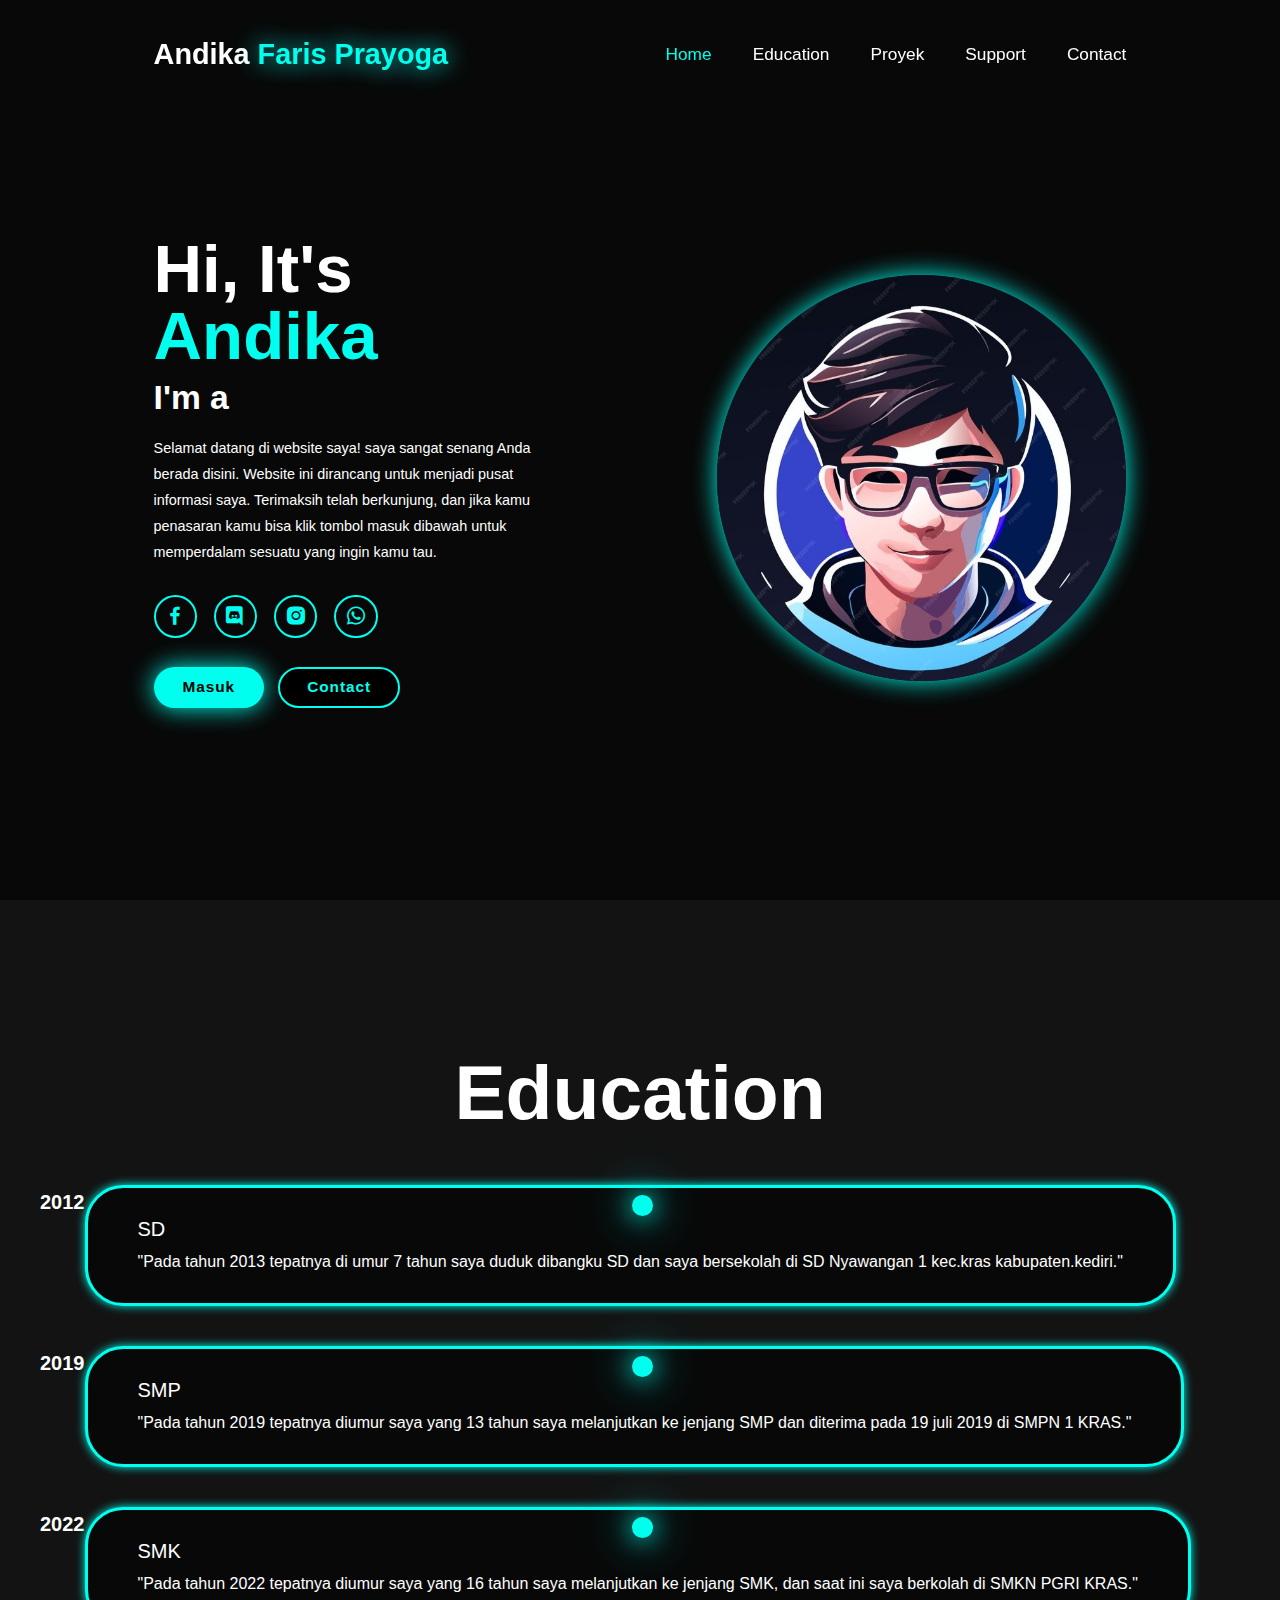
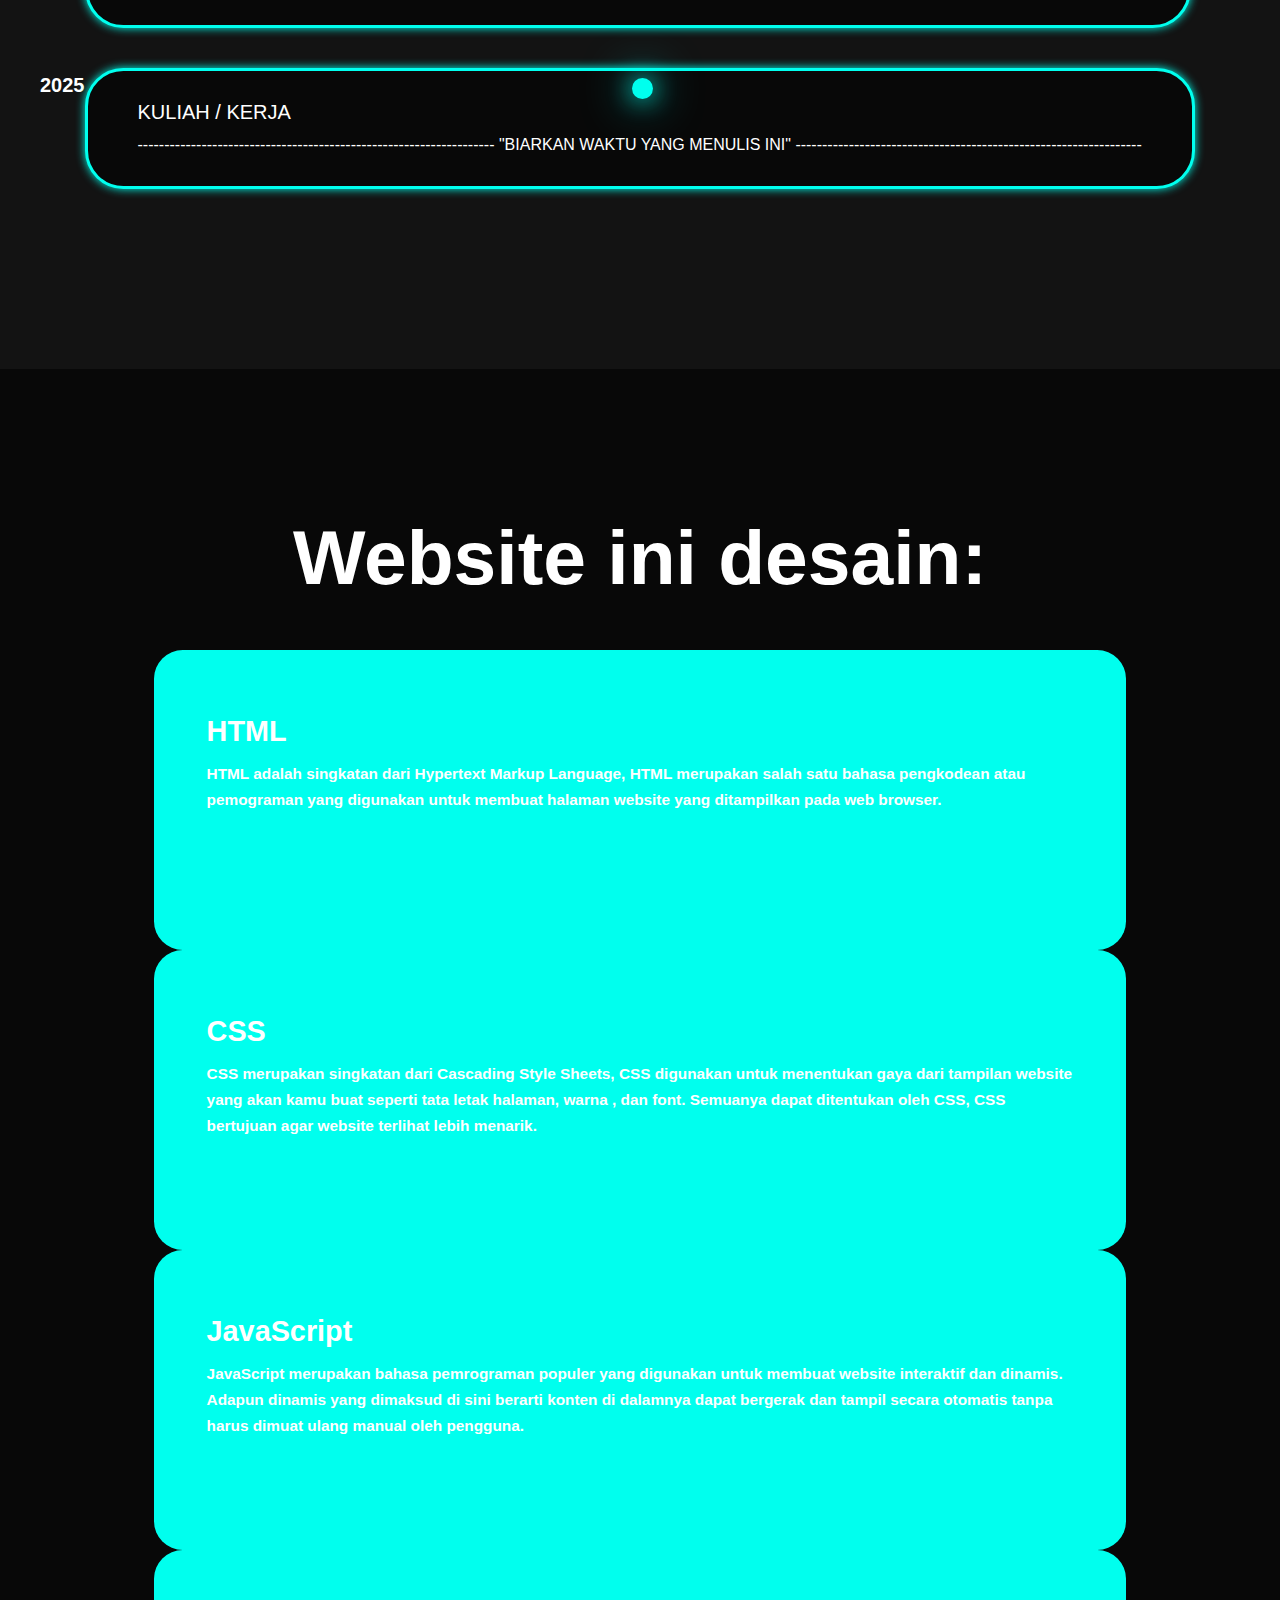
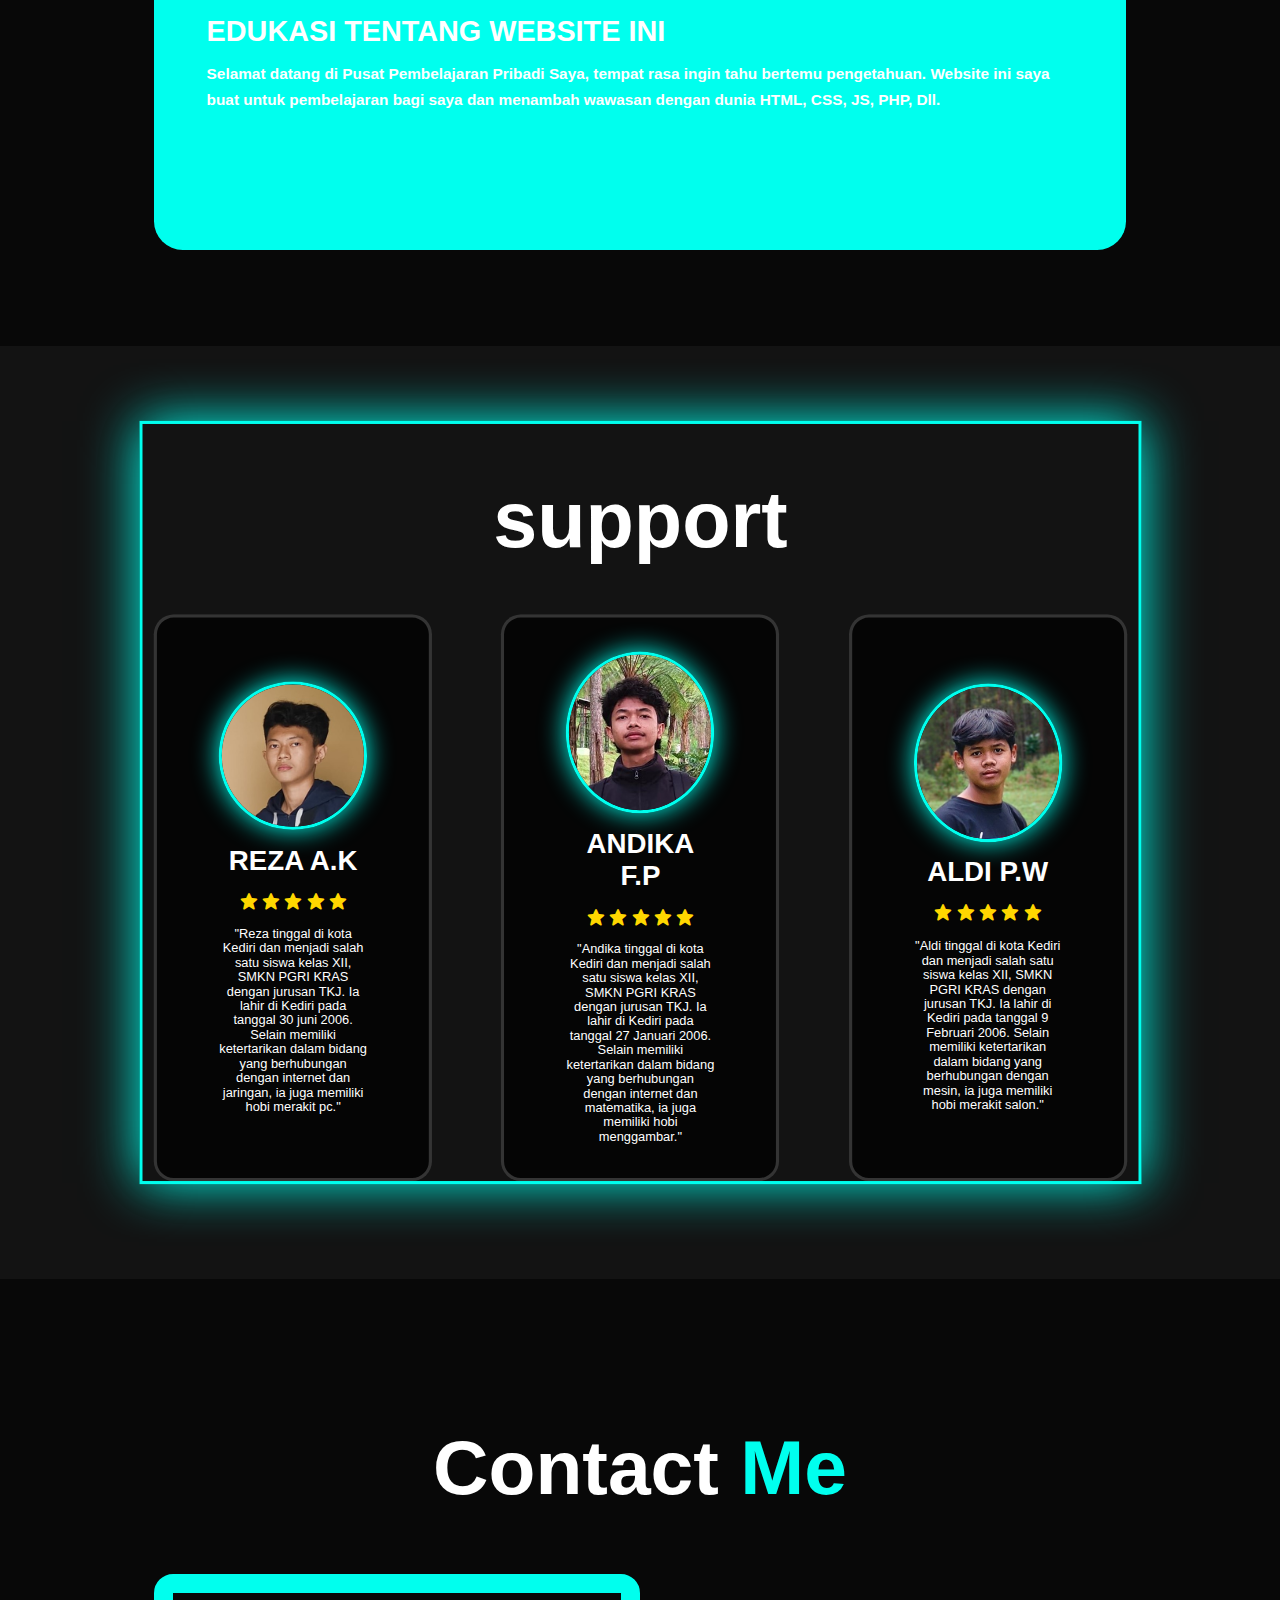
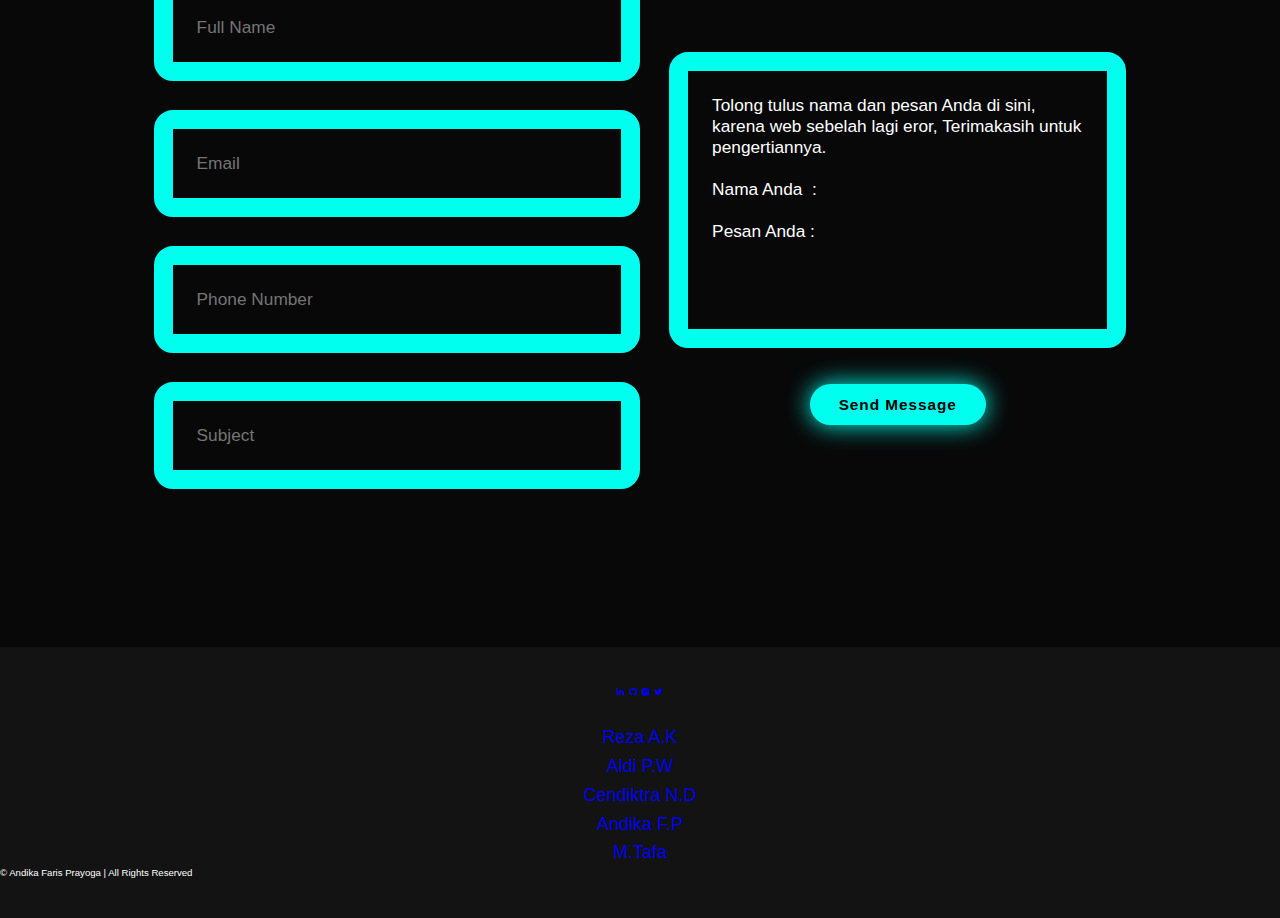
==== index.html @ d8dc9f80 "Add files via upload" ====
<!DOCTYPE html>
<html lang="en">
<head>
    <meta charset="UTF-8">
    <meta name="viewport" content="width=device-width, initial-scale=1.0">
    <title>Responsive Poerfolio Website</title>
    <link rel="stylesheet" type="text/css" href="style.css">
    <link href='https://unpkg.com/boxicons@2.1.4/css/boxicons.min.css' rel='stylesheet'>
</head>
<body>

    <header class="header">
        <a href="#home" class="logo">Andika <span>Faris Prayoga</span></a>

            <i class='bx bx-menu'id="menu-icon"></i>

            <nav class="navbar">
                <a href="#home" class="active">Home</a>
                <a href="#education">Education</a>
                <a href="#service">Proyek</a>
                <a href="#testimonials">Support</a>
                <a href="#contact">Contact</a>
            </nav>
    </header>

    <section class="home" id="home">
        <div class="home-content">
            <h1>Hi, It's <span>Andika</span></h1>
            <h3 class="text-animation">I'm a <span></span></h3>
            <p>Selamat datang di website saya! saya sangat senang Anda 
                berada disini. Website ini dirancang untuk menjadi pusat 
                informasi saya. Terimaksih telah berkunjung, dan jika kamu penasaran kamu bisa klik tombol masuk dibawah untuk memperdalam sesuatu yang ingin kamu tau.</p>
            
            <div class="social-icons">
                <a href="https://www.facebook.com/share/wh9vqbSbxwz3mGHQ/?mibextid=qi2Omg"><i class='bx bxl-facebook' ></i></a>
                <a href="#"><i class='bx bxl-discord' ></i></a>
                <a href="https://www.instagram.com/andika_060?igsh=MWV3NTJ6Nng3c2w2eg=="><i class='bx bxl-instagram-alt' ></i></a>
                <a href="https://wa.me/qr/Q5SRJWW5K22BE1"><i class='bx bxl-whatsapp' ></i></a>
            </div>

            <div class="btn-group">
            <a href="index.html 1.html" class="btn">Masuk</a>
            <a href="#contact" class="btn">Contact</a>
            </div>
        </div>
            <div class="home-img">
                <img src="image.jpg" alt="">
            </div>  
    </section>

    <section class="education" id="education">
        <h2 class="heading">Education</h2>

        <div class="timeline-items">

            <div class="timeline-items">
                <div class="timeline-dot"></div>
                    <div class="timeline-date">2012</div>
                    <div class="timeline-content">
                        <h3>SD</h3>
                        <p>"Pada tahun 2013 tepatnya di umur 7 tahun saya duduk dibangku SD dan saya bersekolah di SD Nyawangan 1 kec.kras kabupaten.kediri."</p>
                    </div>
                
            </div>

            <div class="timeline-items">
                <div class="timeline-dot"></div>
                    <div class="timeline-date">2019</div>
                    <div class="timeline-content">
                        <h3>SMP</h3>
                        <p>"Pada tahun 2019 tepatnya diumur saya yang 13 tahun saya melanjutkan ke jenjang SMP dan diterima pada 19 juli 2019 di SMPN 1 KRAS."</p>
                    </div>
                
            </div>

            <div class="timeline-items">
                <div class="timeline-dot"></div>
                    <div class="timeline-date">2022</div>
                    <div class="timeline-content">
                        <h3>SMK</h3>
                        <p>"Pada tahun 2022 tepatnya diumur saya yang 16 tahun saya melanjutkan ke jenjang SMK, dan saat ini saya berkolah di SMKN PGRI KRAS."</p>
                    </div>
                
            </div>

            <div class="timeline-items">
                <div class="timeline-dot"></div>
                    <div class="timeline-date">2025</div>
                    <div class="timeline-content">
                        <h3>KULIAH / KERJA</h3>
                        <p>------------------------------------------------------------------- "BIARKAN WAKTU YANG MENULIS INI" -----------------------------------------------------------------</p>
                    </div>
                
            </div>
        </div>
    </section>

    <section class="Service" id="service">
        <h2 class="heading">Website ini desain:</h2>

        <div class="service-container">
            <div class="service-box">
                <div class="service-info">
                    <h4>HTML</h4>
                    <p>HTML adalah singkatan dari Hypertext Markup Language, HTML merupakan salah satu bahasa pengkodean atau pemograman yang digunakan untuk membuat halaman website yang ditampilkan pada web browser.</p>
                </div>
            </div>

            <div class="service-box">
                <div class="service-info">
                    <h4>CSS</h4>
                    <p>CSS merupakan singkatan dari Cascading Style Sheets, CSS digunakan untuk menentukan gaya dari tampilan website yang akan kamu buat seperti tata letak halaman, warna , dan font. Semuanya dapat ditentukan oleh CSS, CSS bertujuan agar website terlihat lebih menarik.</p>
                </div>
            </div>

            <div class="service-box">
                <div class="service-info">
                    <h4>JavaScript</h4>
                    <p>JavaScript merupakan bahasa pemrograman populer yang digunakan untuk membuat website interaktif dan dinamis. Adapun dinamis yang dimaksud di sini berarti konten di dalamnya dapat bergerak dan tampil secara otomatis tanpa harus dimuat ulang manual oleh pengguna.</p>
                </div>
            </div>

            <div class="service-box">
                <div class="service-info">
                    <h4>EDUKASI TENTANG WEBSITE INI</h4>
                    <p>Selamat datang di Pusat Pembelajaran Pribadi Saya,
                        tempat rasa ingin tahu bertemu pengetahuan.
                        Website ini saya buat untuk pembelajaran bagi saya dan menambah
                        wawasan dengan dunia HTML, CSS, JS, PHP, Dll.</p>
                </div>
            </div>
        </div>
    </section>

    <section class="testimonials" id="testimonials">
        <div class="testimonials-box">
            <h2 class="heading">support</h2>

            <div class="wrapper">
                <div class="testimonials-item">
                    <img src="1.jpg" alt="">
                    <h2>REZA A.K</h2>
                    <div class="rating">
                        <i class='bx bxs-star' id="star"></i>
                        <i class='bx bxs-star' id="star"></i>
                        <i class='bx bxs-star' id="star"></i>
                        <i class='bx bxs-star' id="star"></i>
                        <i class='bx bxs-star' id="star"></i>
                    </div>
                    <p>"Reza tinggal di kota Kediri dan menjadi salah satu siswa kelas XII, SMKN PGRI KRAS dengan jurusan TKJ. Ia lahir di Kediri pada tanggal 30 juni 2006. Selain memiliki ketertarikan dalam bidang yang berhubungan dengan internet dan jaringan, ia juga memiliki hobi merakit pc."</p>
                </div>

                <div class="testimonials-item">
                    <img src="2.jpg" alt="">
                    <h2>ANDIKA F.P</h2>
                    <div class="rating">
                        <i class='bx bxs-star' id="star"></i>
                        <i class='bx bxs-star' id="star"></i>
                        <i class='bx bxs-star' id="star"></i>
                        <i class='bx bxs-star' id="star"></i>
                        <i class='bx bxs-star' id="star"></i>
                    </div>
                    <p>"Andika tinggal di kota Kediri dan menjadi salah satu siswa kelas XII, SMKN PGRI KRAS dengan jurusan TKJ. Ia lahir di Kediri pada tanggal 27 Januari 2006. Selain memiliki ketertarikan dalam bidang yang berhubungan dengan internet dan matematika, ia juga memiliki hobi menggambar."</p>
                </div>

                <div class="testimonials-item">
                    <img src="3.jpg" alt="">
                    <h2>ALDI P.W</h2>
                    <div class="rating">
                        <i class='bx bxs-star' id="star"></i>
                        <i class='bx bxs-star' id="star"></i>
                        <i class='bx bxs-star' id="star"></i>
                        <i class='bx bxs-star' id="star"></i>
                        <i class='bx bxs-star' id="star"></i>
                    </div>
                    <p>"Aldi tinggal di kota Kediri dan menjadi salah satu siswa kelas XII, SMKN PGRI KRAS dengan jurusan TKJ. Ia lahir di Kediri pada tanggal 9 Februari 2006. Selain memiliki ketertarikan dalam bidang yang berhubungan dengan mesin, ia juga memiliki hobi merakit salon."</p>
                </div>
            </div>
        </div>
    </section>

    <section class="contact" id="contact">
        <h2 class="heading">Contact <span>Me</span></h2>

    
        <form action="https://api.web3forms.com/submit" method="POST">
        
            <div class="input-group-1">
            
                <input type="hidden" name="access_key" value="fabced40-fc9d-4fbf-8343-f13202a123ac">
                <div class="input-box">    
                <input type="text" placeholder="Full Name">
                <input type="email" placeholder="Email">
               </div>
               <div class="input-box">
                <input type="text" placeholder="Phone Number">
                <input type="text" placeholder="Subject">
               </div>
            </div>
    
       

             <div class="input-group-2">
              <textarea name="contact" id="input-group-1"cols="30" rows="10" placeholder="Your Message">Tolong tulus nama dan pesan Anda di sini, karena web sebelah lagi eror, Terimakasih untuk pengertiannya.

Nama Anda  :

Pesan Anda :
              </textarea>
              <input type="submit" value="Send Message" class="btn">
            </div>
        </form>
    </section>

    <footer class="footer">
        <div class="social">
                <a href="#"><i class='bx bxl-linkedin' ></i></a>
                <a href="#"><i class='bx bxl-github' ></i></a>
                <a href="#"><i class='bx bxl-instagram-alt' ></i></a>
                <a href="#"><i class='bx bxl-twitter' ></i></a>
        </div>

        <ul class="list">
            <li>
                <a href="https://www.instagram.com/e.zza__?igsh=MWswMnVnOGF5cXhsNA==">Reza A.K</a>
            </li>

            <li>
                <a href="https://www.instagram.com/pncwz_?igsh=MTJiNHY4bm9lNXRsbg==">Aldi P.W</a>
            </li>

            <li>
                <a href="https://www.instagram.com/didanarki?igsh=MTYwMjk4bWdvdWthaw==">Cendiktra N.D</a>
            </li>

            <li>
                <a href="https://www.instagram.com/andika_060?igsh=MWV3NTJ6Nng3c2w2eg==">Andika F.P</a>
            </li>
            
            <li>
                <a href="https://www.instagram.com/altafa1123?igsh=MXZwaTQ4eXFlM2Ftcw==">M.Tafa</a>
            </li>
        </ul>
        <p class="copyright">
            © Andika Faris Prayoga | All Rights Reserved
        </p>
    </footer>

    <script src="script.js"></script>
</body>
</html>
---- style.css ----
* {
    margin: 0;
    padding: 0;
    box-sizing: border-box;
    text-decoration: none;
    border: none;
    outline: none;
    scroll-behavior: smooth;
    font-family: "Poppins", sans-serif;
}
:root {
    --bg-color: #080808;
    --second-bg-color: #131313;
    --text-color: white;
    --main-color: #00ffee;
}

html{
    font-size: 60%;
    overflow-x: hidden;
}
body{
    background: var(--bg-color);
    color: var(--text-color);
}
.header{
    position: fixed;
    top: 0;
    left: 0;
    width: 100%;
    padding: 4rem 12% 4rem;
    background: rgb(0, 0, 0,);
    backdrop-filter: blur(10px);
    display: flex;
    justify-content: space-between;
    align-items: center;
    z-index: 5;
}
.logo{
    font-size: 3rem;
    color: var(--text-color);
    font-weight: 800;
    cursor: pointer;
    transition: 0.3s ease;
}
.logo:hover{
    transform: scale(1.1);
}
.logo span{
    text-shadow: 0 0 25px var(--main-color);
}
.navbar a{
    font-size: 1.8rem;
    color: var(--text-color);
    margin-left: 4rem;
    font-weight: 500;
    transition: 0.3s ease;
    border-bottom: 3px solid transparent;
}
.navbar a:hover,
.navbar a.active{
    color: var(--main-color);
    border-bottom: 3px solid var(--main-menu);
}
#menu-icon{
    font-size: 3.6rem;
    color: var(--main-color);
    display: none;
}

section{
    min-height: 100vh;
    padding: 10rem 12% 10rem;
}
.home{
    display: flex;
    align-items: center;
    justify-content: center;
    gap: 15rem;
}
.home-content{
    display: flex;
    flex-direction: column;
    align-items: baseline;
    text-align: left;
    justify-content: center;
    margin-top: 3rem;
}
span{
    color: var(--main-color);
}
.logo span{
    color:var(--main-color);
}
.home-content h3{
    margin-bottom: 2rem;
    margin-top: 1rem;
    font-size: 3.5rem;
}
.home-content h1{
    font-size: 7rem;
    font-weight: 700;
    margin-top: 1.5rem;
    line-height: 1;
}
.home-img{
    border-radius: 50%;
}
.home-img img{
    position: relative;
    top: 3rem;
    width: 32vw;
    border-radius: 50%;
    box-shadow: 0 0 25px var(--main-color);
    cursor: pointer;
    transition: 0.4s ease-in-out;
}
.home-img img:hover{
    box-shadow: 0 0 25px var(--main-color),
                0 0 50px var(--main-color),
                0 0 100px var(--main-color);
}
.home-content p{
    font-size: 1.5rem;
    font-weight: 500;
    line-height: 1.8;
    max-width: 1000px;
}
.social-icons a{
    display: inline-flex;
    justify-content: center;
    align-items: center;
    width: 4.5rem;
    height: 4.5rem;
    background: transparent;
    border: 2px solid var(--main-color);
    font-size: 2.5rem;
    border-radius: 50%;
    color: var(--main-color);
    margin: 3rem 1.5rem 3rem 0;
    transition: 0.3s ease-in-out;
}
.social-icons a:hover{
    color: var(--text-color);
    transform: scale(1.3)translateY(-5px);
    box-shadow: 0 0 25px var(--main-color);
    background-color: var(--main-color);
}
.btn{
    display: inline-block;
    padding: 1rem 2.8rem;
    background: var(--main-color);
    box-shadow: 0 0 25px var(--main-color);
    border-radius: 4rem;
    font-size: 1.6rem;
    color: black;
    border: 2px solid transparent;
    letter-spacing: 0.1rem;
    font-weight: 600;
    transition: 0.3s ease-in-out;
    cursor: pointer;
}
.btn:hover{
    transform: scale(1.05);
    box-shadow: 0 0 50px var(--main-color);
}
.btn-group{
    display: flex;
    align-items: center;
    gap: 1.5rem;
}
.btn-group a:nth-of-type(2){
    background-color: black;
    color: var(--main-color);
    border: 2px solid var(--main-color);
    box-shadow: 0 0 25px transparent;
}
.btn-group a:nth-of-type(2):hover{
    box-shadow: 0 0 25px var(--main-color);
    background-color: var(--main-color);
    color: black;
}
.text-animation{
    font-size: 34px;
    font-weight: 600;
    min-width: 280px;
}
.text-animation span{
    position: relative;
}
.text-animation span::before{
    content: "Web Developer";
    color: var(--main-color);
    animation: words 20s infinite;
}
.text-animation span::after{
    content: "";
    background-color: var(--bg-color);
    position: absolute;
    width: calc(100% + 8px);
    height: 100%;
    border-left: 3px solid var(--bg-color);
    right: -8px;
    animation: cursor 0.6s infinite, typing 20s steps(14) infinite;
}
@keyframes cursor{
    to{
        border-left: 2px solid var(--main-color);
    }
}
@keyframes words{
    0%,
    20%{
        content: "Siswa SMK";
    }
    21%,
    40%{
        content:"Jurusan TKJ";
    }
    41%,
    60%{
        content: "Desainer Grafis"
    }
    61%,
    80%{
        content: "Neophilia";
    }
    81%,
    100%{
        content: "Wirausahawan";
    }
}
@keyframes typing{
    10%,
    15%,
    30%,
    35%,
    50%,
    55%,
    70%,
    75%,
    90%,
    95%{
        width: 0;
    }
    5%,
    20%,
    25%,
    40%,
    45%,
    60%,
    65%,
    80%,
    85%{
        width: calc(100% + 8px)
    }
}
.heading{
    font-size: 8rem;
    text-align: center;
    margin: 5rem 0;
}
.education{
    padding: 100px 15px;
    background: var(--second-bg-color);
}
.education h2{
    margin-bottom: 5rem;
}
.timeline-items{
    max-width: 1200px;
    margin: auto;
    display: flex;
    flex-wrap: wrap;
    position: relative;
}
.timeline-items::before{
    content: "";
    position: absolute;
    width: 5px;
    height: 0%;
    background-color: var(--main-color);
    left: calc(50% - 1px);
}
.timeline-items{
    margin-bottom: 40px;
    width: 100%;
    position: relative;
}
.timeline-item:last-child{
    margin-bottom: 0;
}
.timeline-item:nth-child(odd){
    padding-right: calc(50% + 30px);
    text-align: right;
}
.timeline-item:nth-child(even){
    padding-left: calc(50% + 30px);
}
.timeline-dot{
    height: 21px;
    width: 21px;
    background-color: var(--main-color);
    box-shadow: 0 0 25px var(--main-color),
                0 0 50px var(--main-color);
                position: absolute;
                left: calc(50% - 8px);
                border-radius: 50%;
                top: 10px;
}
.timeline-date{
    font-size: 20px;
    font-weight: 800;
    color: white;
    margin: 6px 0 15px;
}
.timeline-content{
    background-color: var(--bg-color);
    border: 3px solid var(--main-color);
    padding: 30px 50px;
    border-radius: 4rem;
    box-shadow: 0 0 10px var(--main-color);
    cursor: pointer;
    transition: 0.3s ease-in-out;
}
.timeline-content:hover{
    transform: scale(1.05);
    box-shadow: 0 0 25px var(--main-color);
}
.timeline-content h3{
    font-size: 20px;
    color: white;
    margin: 0 0 10px;
    font-weight: 500;
}
.timeline-content p{
    color: white;
    font-size: 16px;
    font-weight: 300;
    line-height: 22px;
}

::-webkit-scrollbar{
    width: 15px;
}
::-webkit-scrollbar-thumb{
    background-color: var(--main-color);
}
::-webkit-scrollbar-track{
    background-color: var(--bg-color);
    width: 50px;
}
.services{
    background: var(--bg-color);
    color: black;
}
.services h2{
    margin-bottom: 5rem;
    color: white;
}
.services-container{
    display: grid;
    grid-template-columns: repeat(2,1fr);
    align-items: center;
    gap: 2.5rem;
}
.service-box{
    background-color: var(--main-color);
    height: 300px;
    border-radius: 3rem;
    border: 5px solid transparent;
    cursor: pointer;
    transition: 0.4s ease-in-out;
}
.service-box:hover{
    background: white;
    color: black;
    border: 5px solid var(--main-color);
    transform: scale(1.03);
}
.service-box .service-info{
    display: flex;
    flex-direction: column;
    text-align: left;
    max-height: 200px;
    justify-content: left;
    align-items: baseline;
    padding: 5rem 5rem;
}
.service-info h4{
    font-size: 3rem;
    font-weight: 800;
    line-height: 2;
}
.service-info p{
    font-size: 1.6rem;
    font-weight: 600;
    max-height: 100px;
    line-height: 1.7;
    margin: auto;
}
.testimonials{
    background: var(--second-bg-color);
}
.testimonials-box{
    background-size: cover;
    display: flex;
    align-items: center;
    justify-content: center;
    flex-direction: column;
}
.testimonials .heading{
    margin-bottom: 5rem;
}
.testimonials-box img{
    width: 15rem;
    border-radius: 50%;
    border: 3px solid var(--main-color);
    box-shadow: 0 0 25px var(--main-color);
}
.wrapper{
    display: grid;
    grid-template-columns: repeat(3,1fr);
    gap: 3rem;
}
.testimonials-item{
    min-height: 550px;
    max-height: 450px;
    background: rgba(0, 0, 0, 0.7);
    border: 3px solid rgba(238, 238, 238, 0.2);
    border-radius: 2rem;
    margin: 0 2rem;
    padding: 30px 60px;
    cursor: pointer;
    display: flex;
    flex-direction: column;
    align-items: center;
    justify-content: center;
    text-align: center;
    gap: 1.5rem;
    color: white;
    transition: 0.4 ease-in-out;
}
.testimonials-box{
    border: 3px solid var(--main-color);
    transform: translateY(-10px)scale(1.03);
    box-shadow: 0 0 50px var(--main-color);
}
.testimonials-item h2{
    font-size: 2.8rem;
}
.testimonials-item p{
    font-size: 1.3rem;
}
#star{
    color: gold;
    font-size: 2rem;
}
.contact{
    background-color: var(--bg-color);
}
.contact h2{
    margin-bottom: 3rem;
    color: white;
}
.contact form{
    display: flex;
    align-items: center;
    justify-content: center;
    gap: 3rem;
    margin: 5rem auto;
    text-align: center;
}
.contact form .input-box{
    display: flex;
    justify-content: center;
    flex-wrap: wrap;
}
.contact form .input-box input,
.contact form textarea{
    width: 100%;
    padding: 2.5rem;
    font-size: 1.8rem;
    color: var(--text-color);
    background: var(--bg-color);
    border-radius: 2rem;
    border: 2rem solid var(--main-color);
    margin: 1.5rem 0;
    resize: none;
}
.contact form .btn{
    margin-top: 2rem;
}
.footer{
    position: relative;
    bottom: 0;
    width: 100%;
    padding: 40px 0;
    background-color: var(--second-bg-color);
}
.footer .social{
    text-align: center;
    padding-bottom: 25px;
    color: var(--main-color);
}
.footer .sosial a{
    font-size: 25px;
    color: var(--main-color);
    border: 2px solid var(--main-color);
    width: 42px;
    height: 42px;
    line-height: 42px;
    display: inline-block;
    text-align: center;
    border-radius: 50%;
    margin: 0 10px;
    transition: 0.3s ease-in-out;
}
.footer .social a:hover{
    transform: scale(1.2)translate(-10px);
    background-color: var(--main-color);
    color: black;
    box-shadow: 0 0 25px var(--main-color);
}
.footer ul{
    margin-top: 0;
    padding: 0;
    font-size: 18px;
    line-height: 1.6;
    margin-bottom: 0;
    text-align: center;
}
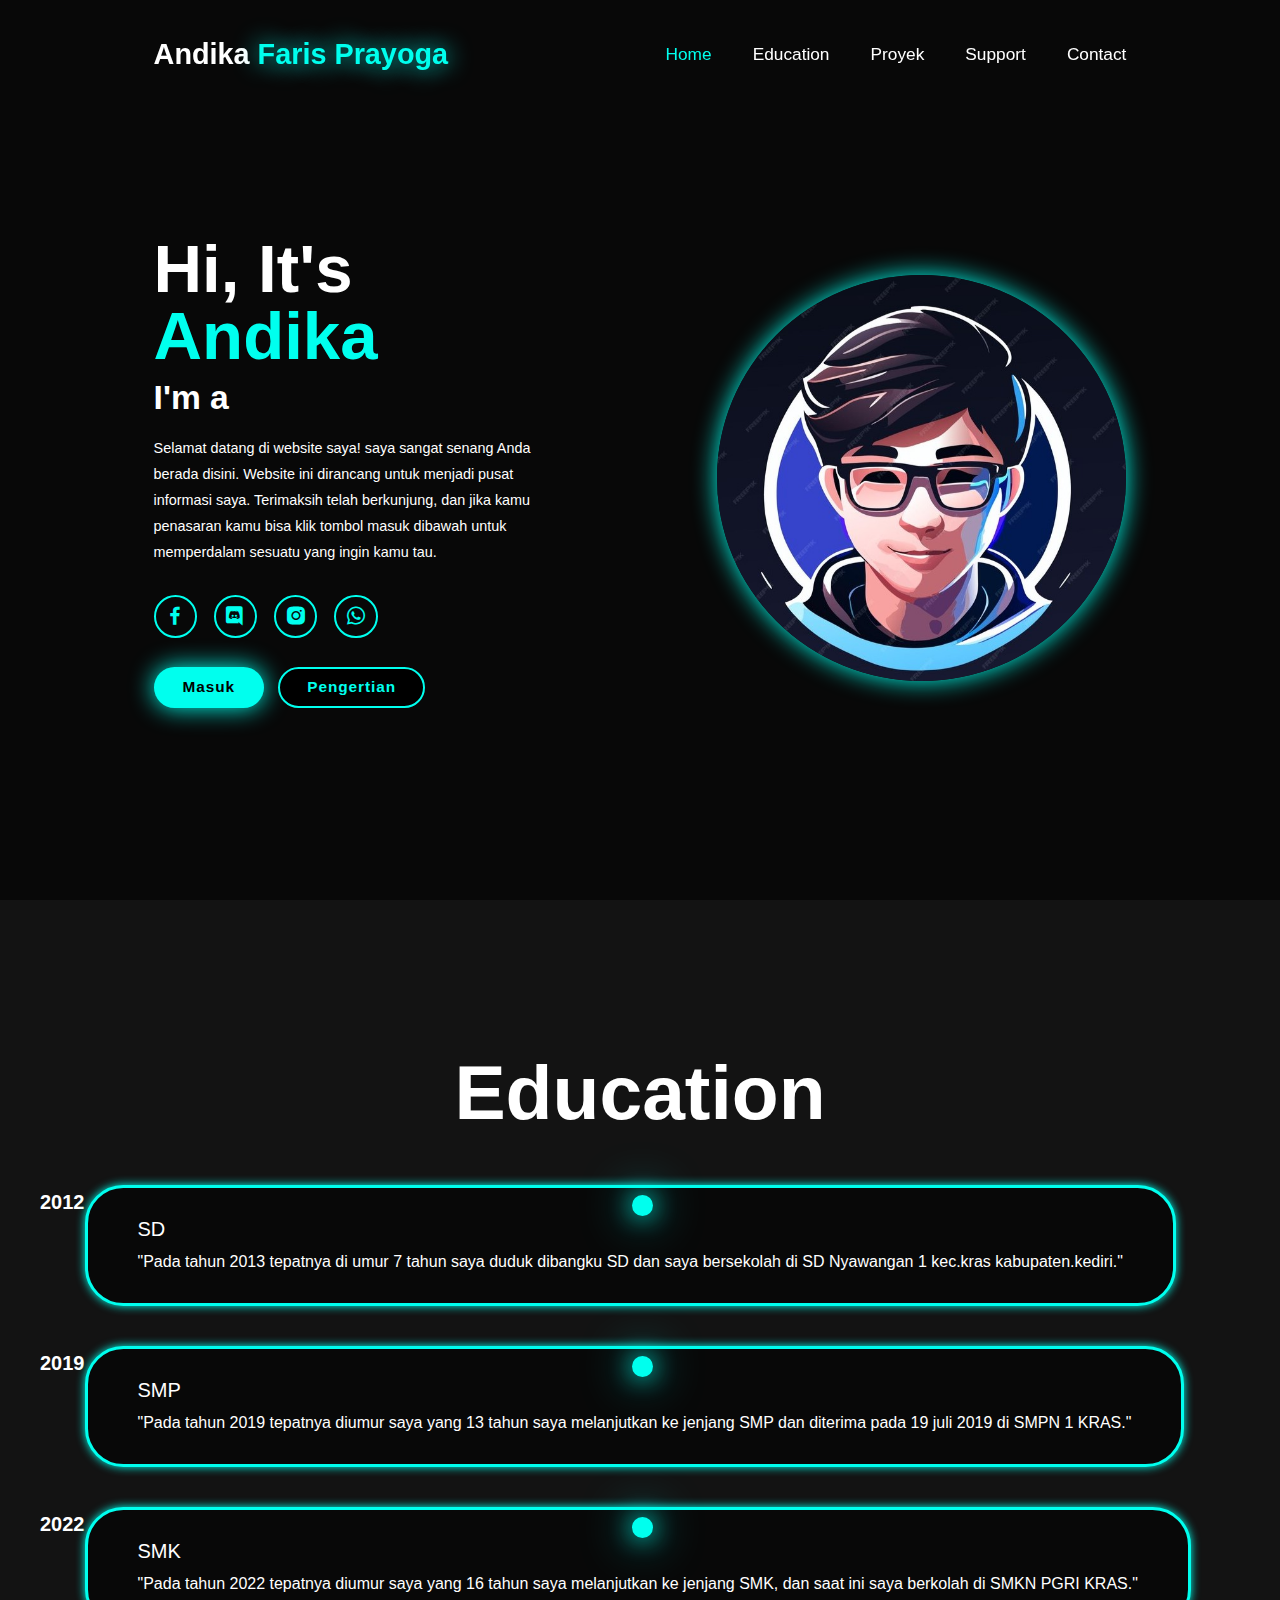
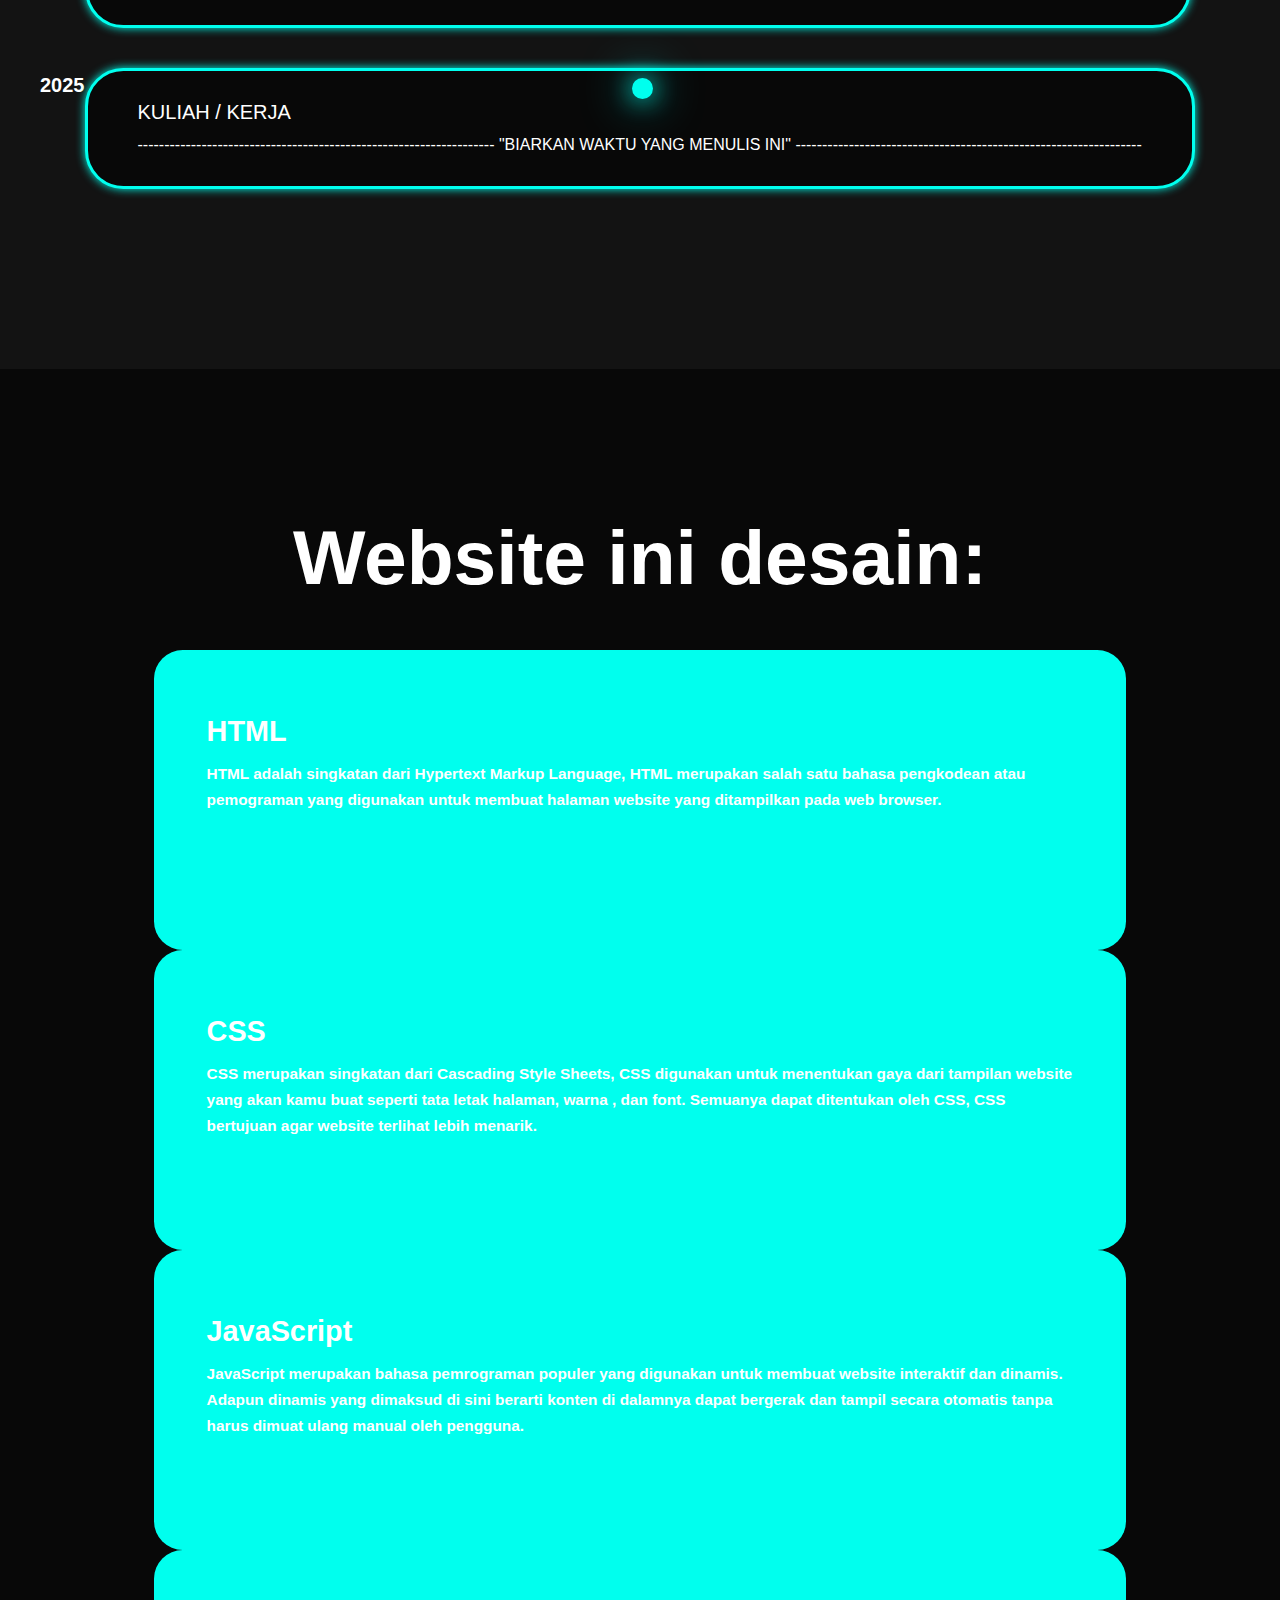
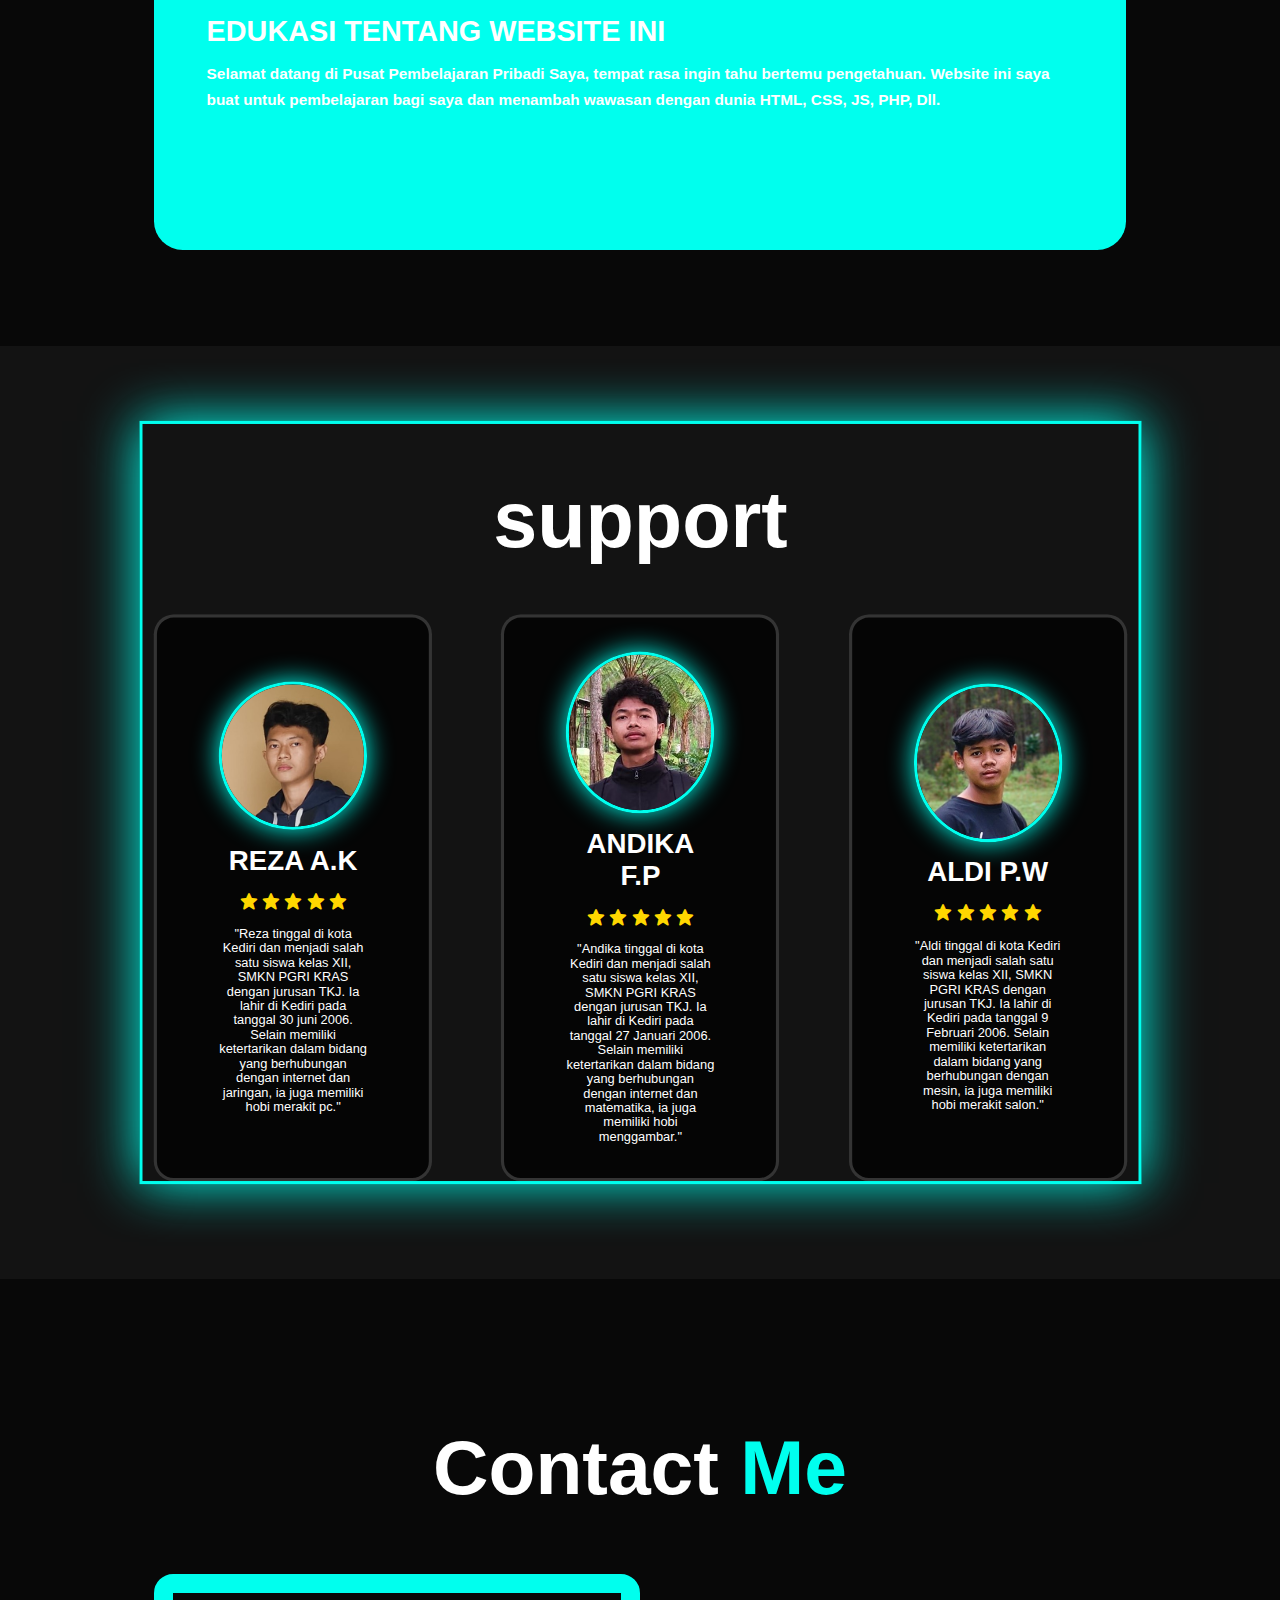
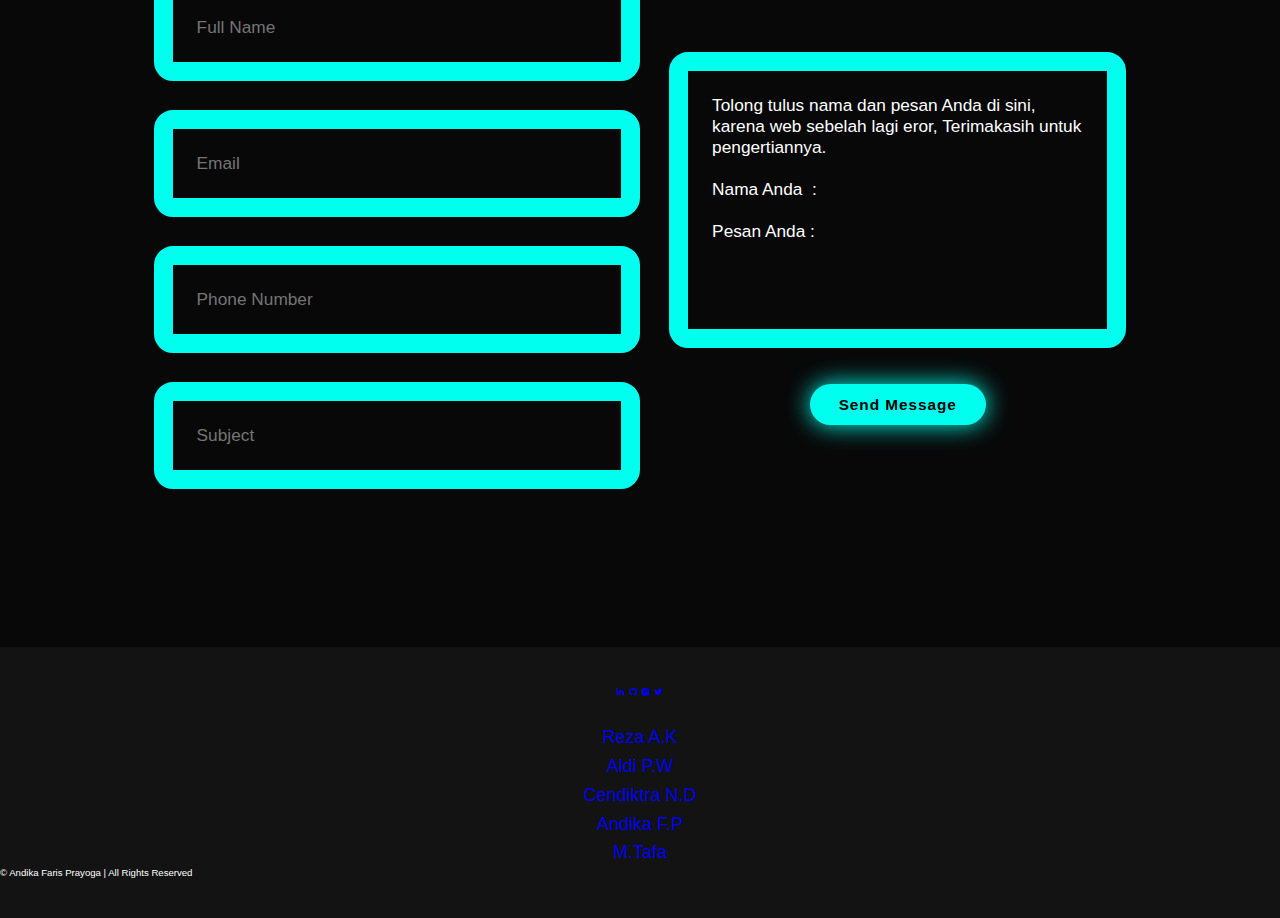
==== commit 063bb758: "Update index.html" ====
--- a/index.html
+++ b/index.html
@@ -40,7 +40,7 @@
 
             <div class="btn-group">
             <a href="index.html 1.html" class="btn">Masuk</a>
-            <a href="#contact" class="btn">Contact</a>
+            <a href="index.html 2.html" class="btn">Pengertian</a>
             </div>
         </div>
             <div class="home-img">
@@ -248,4 +248,4 @@
 
     <script src="script.js"></script>
 </body>
-</html>+</html>
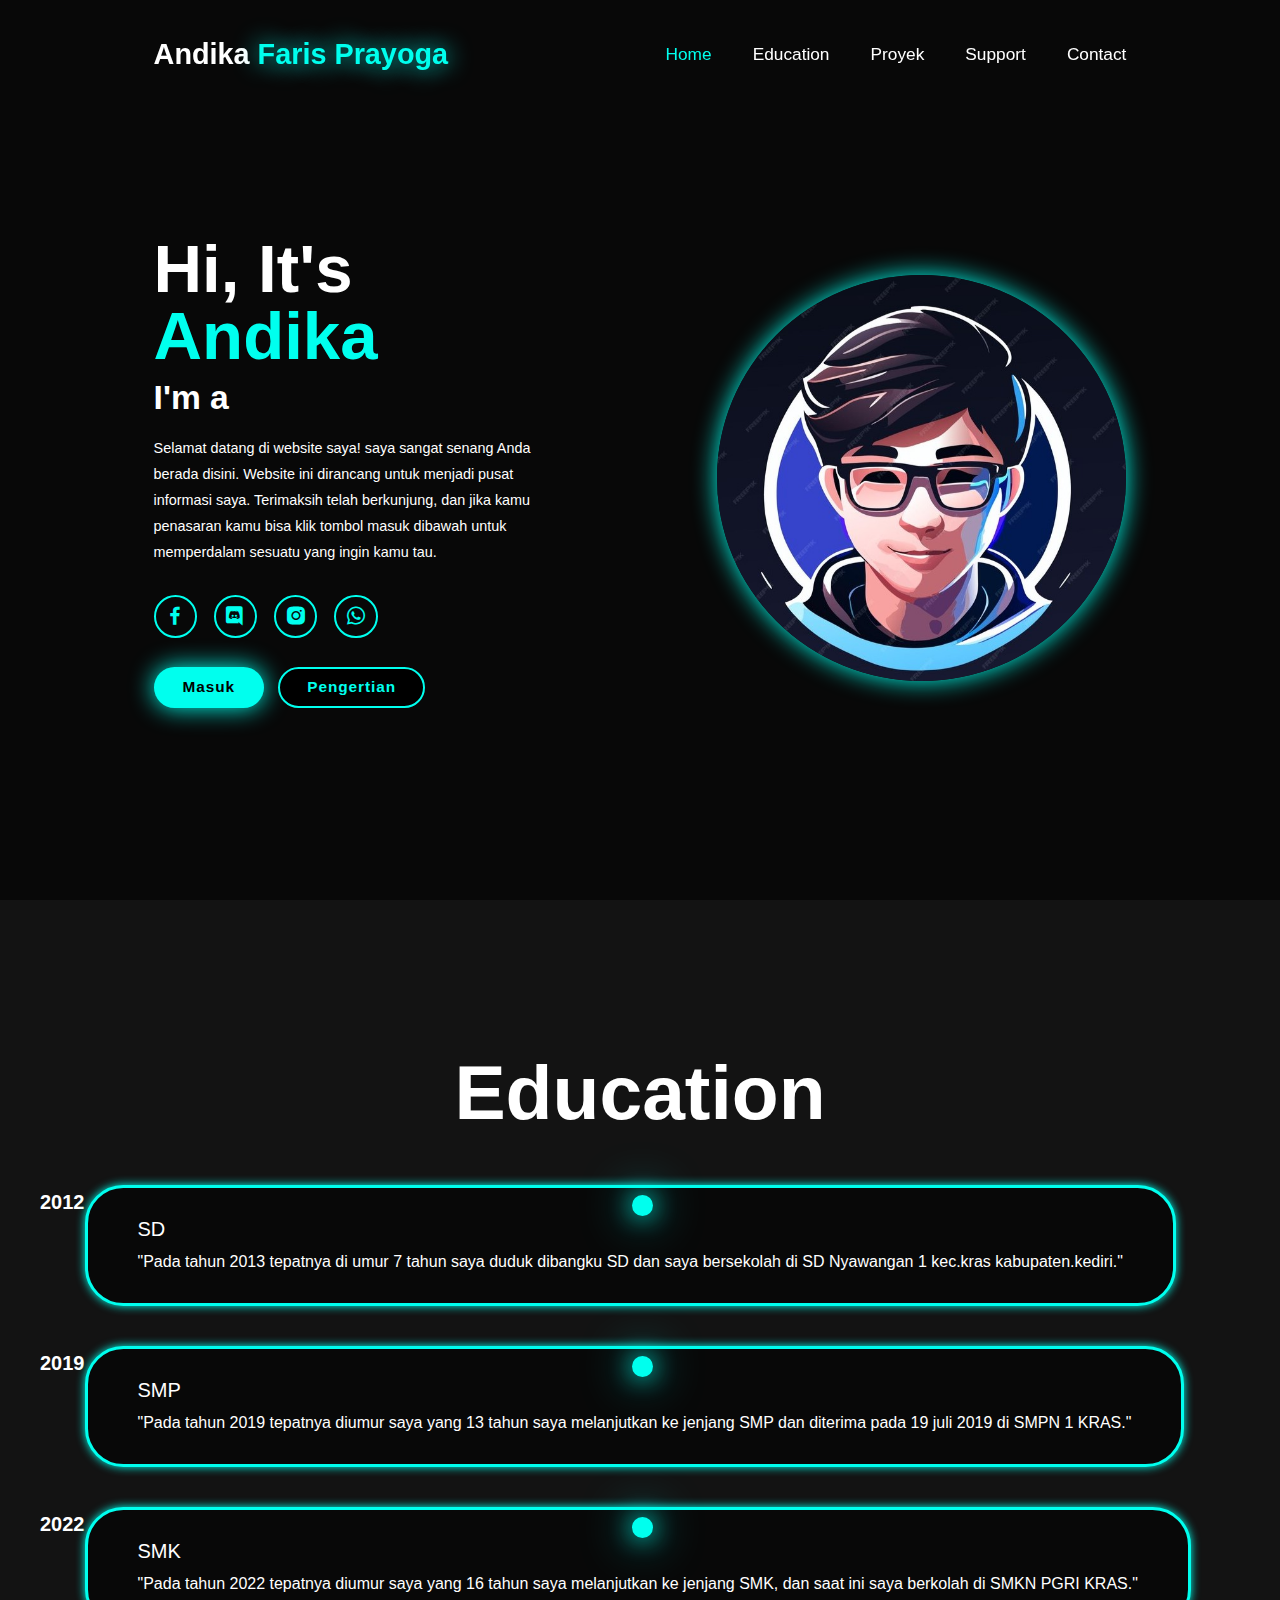
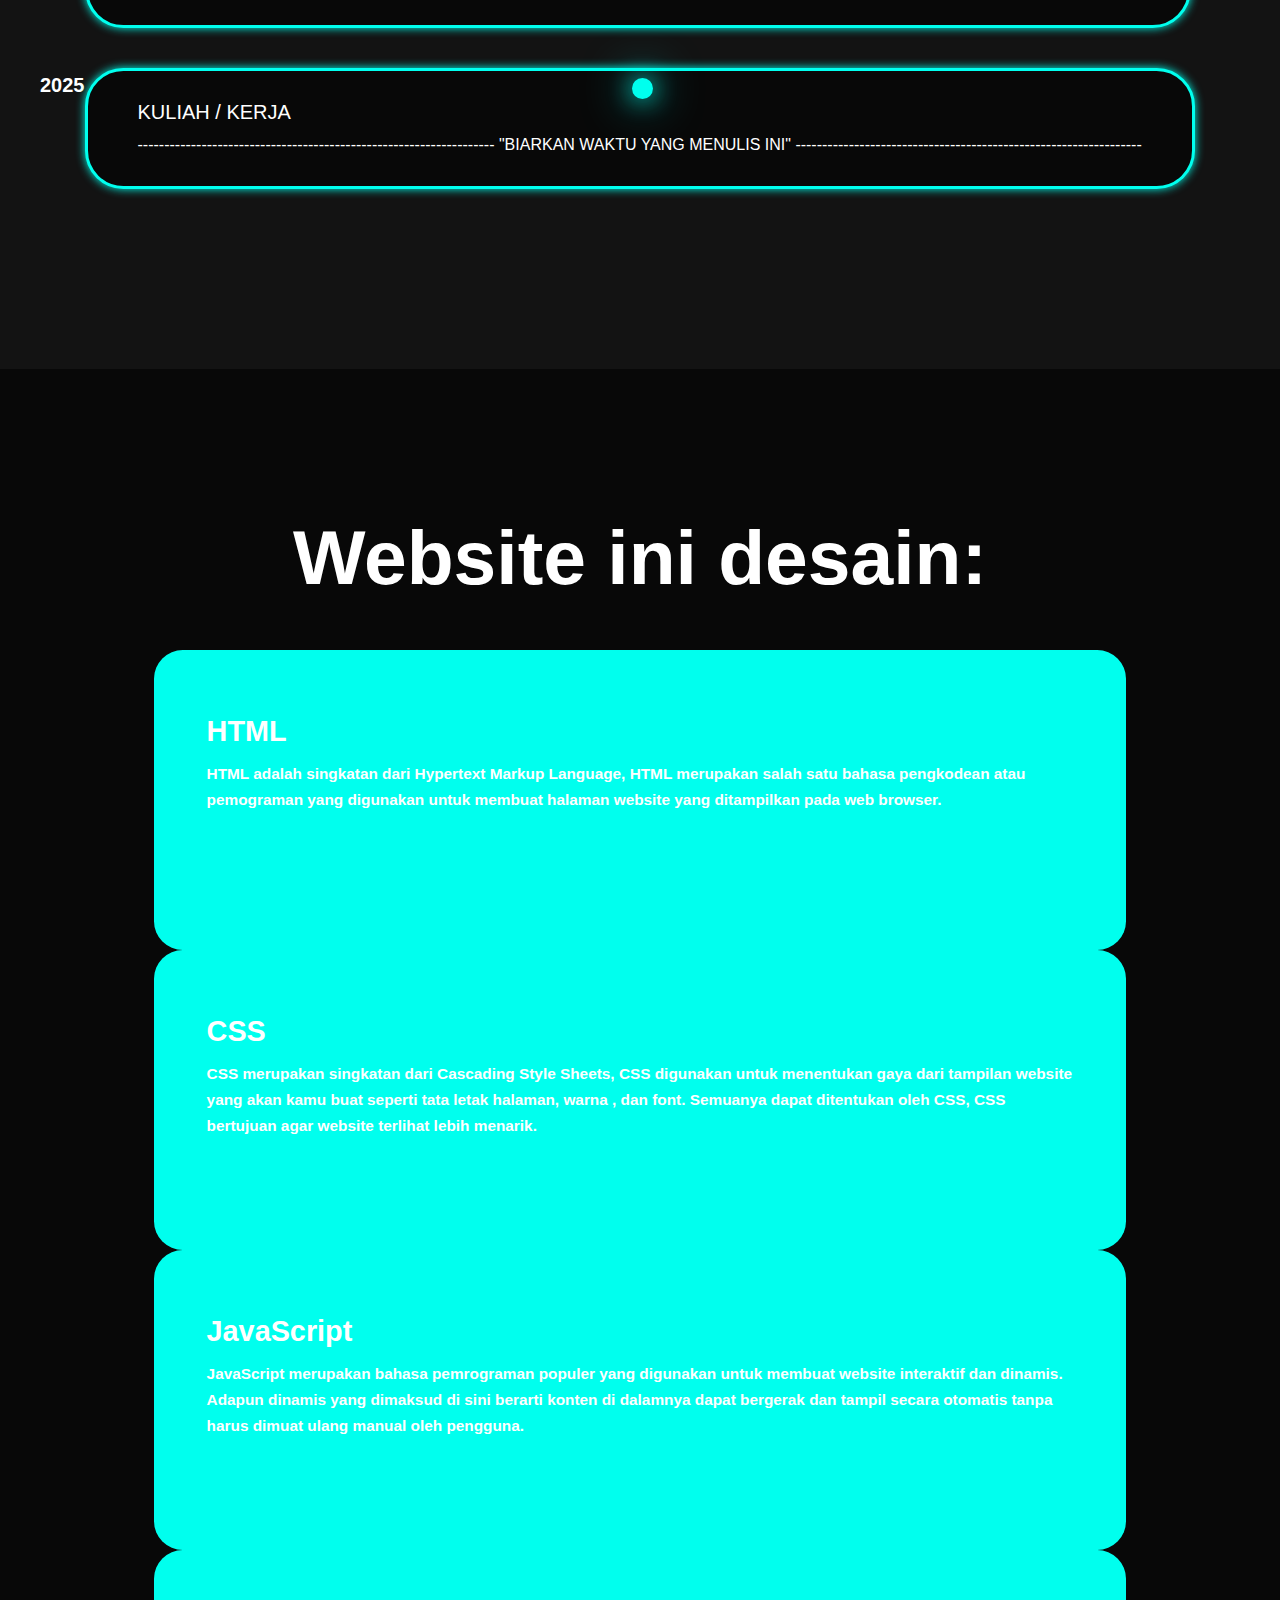
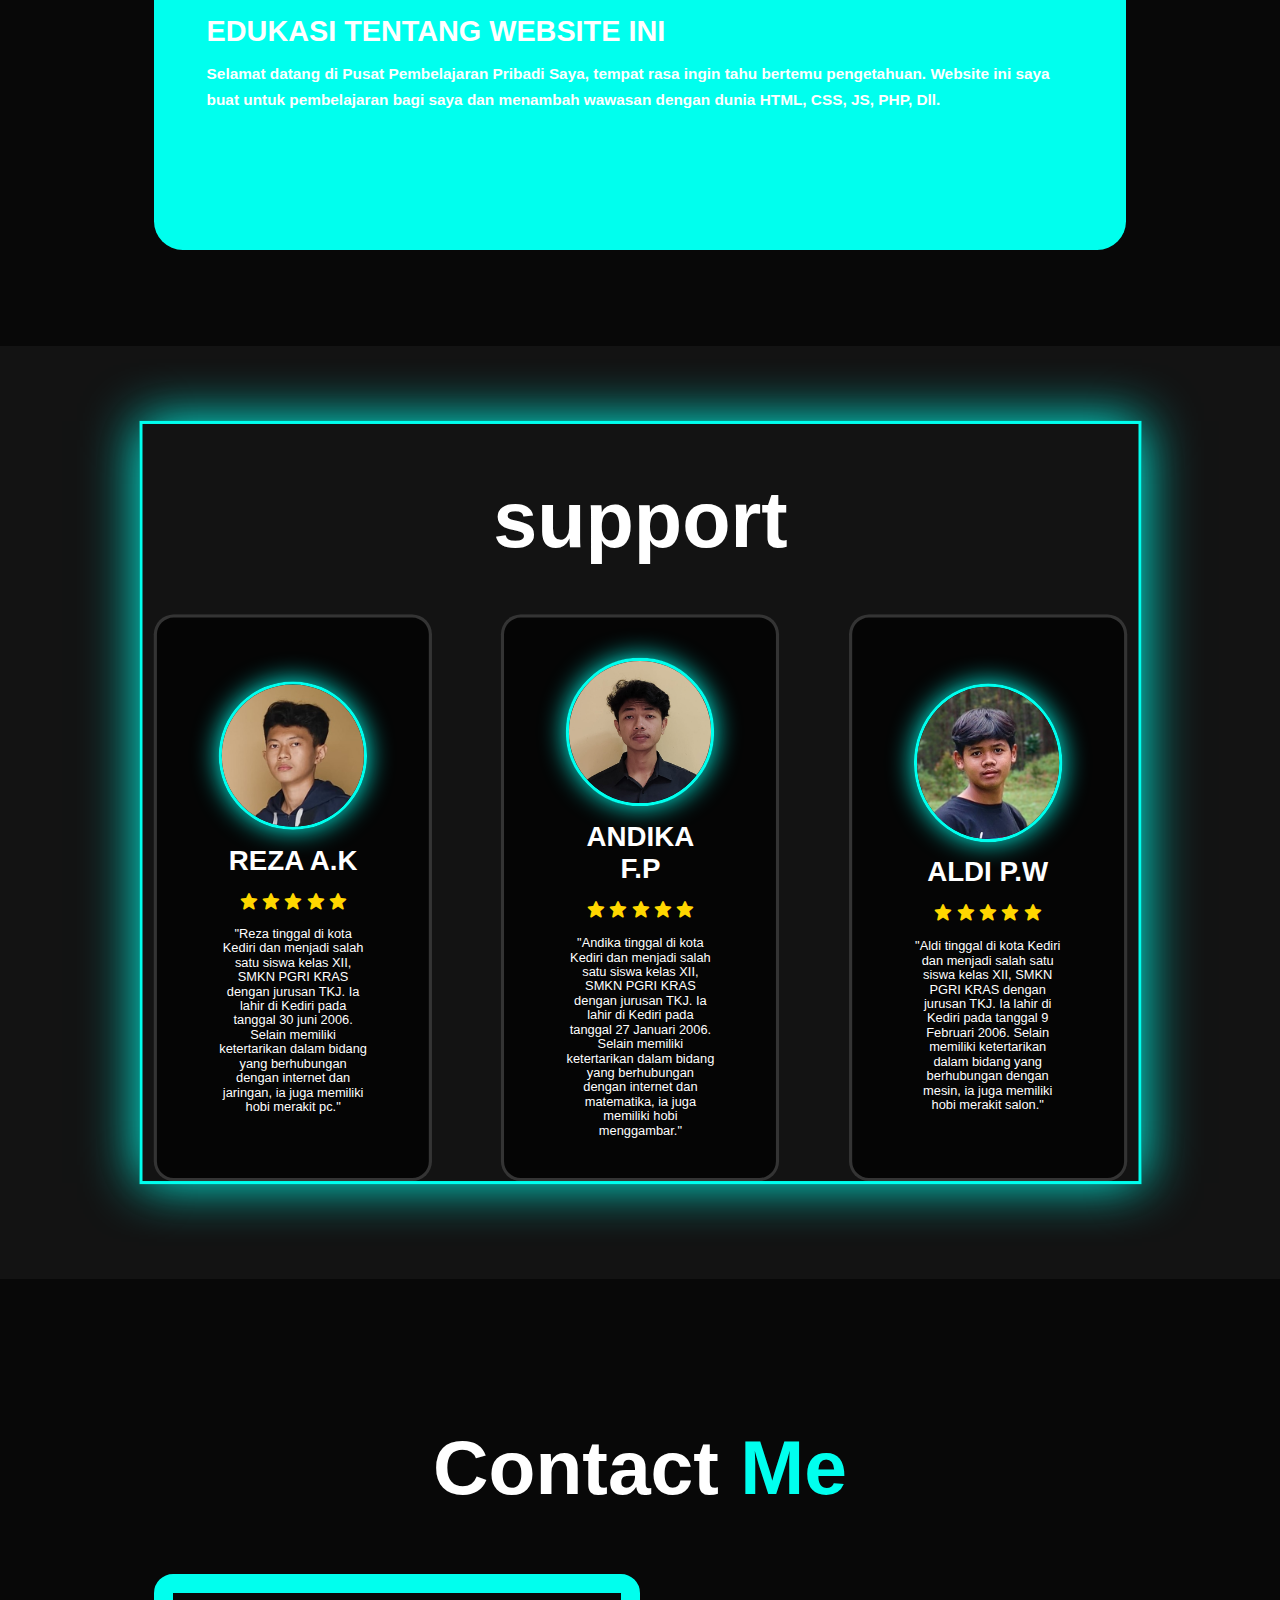
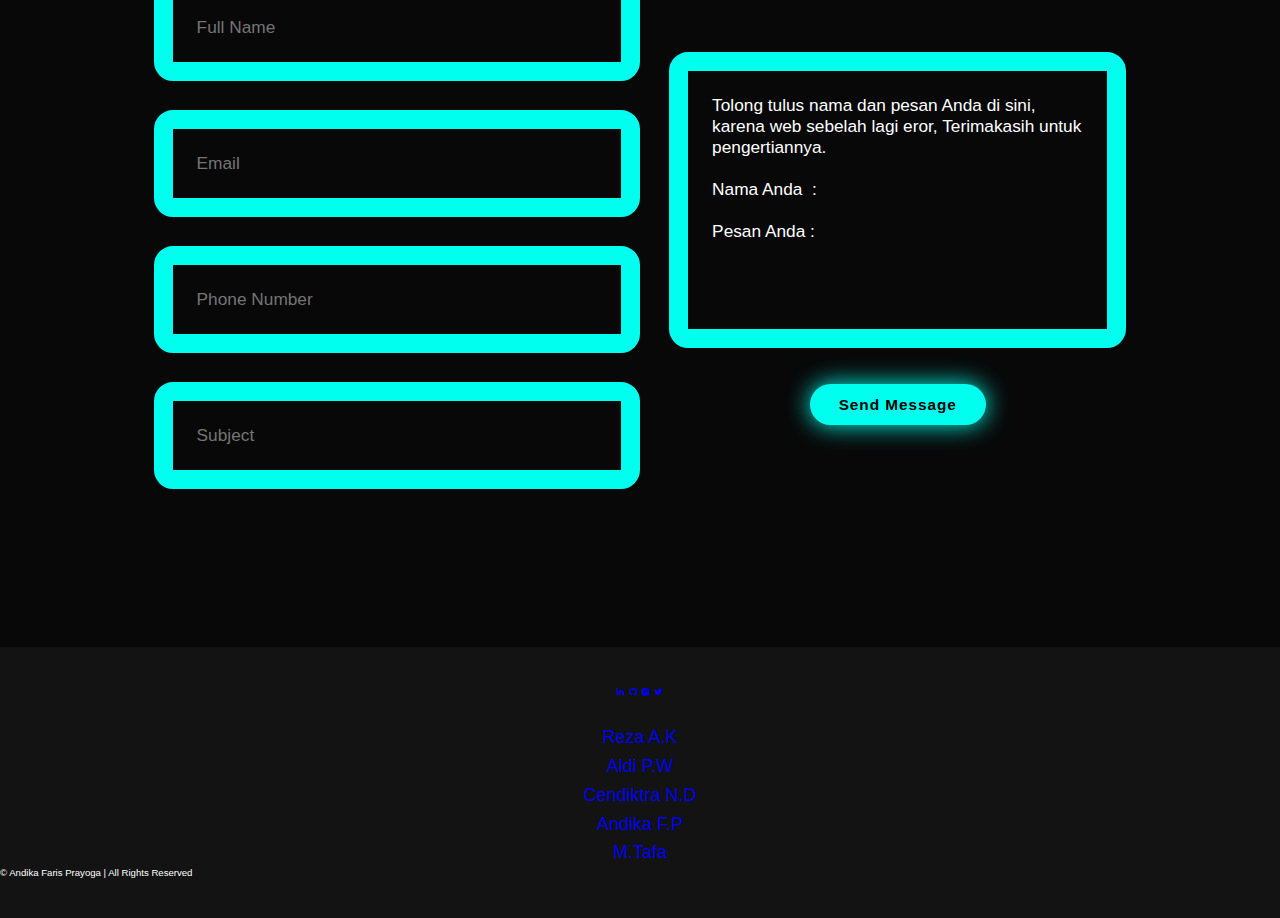
==== commit 4dd71dd8: "Update index.html" ====
--- a/index.html
+++ b/index.html
@@ -151,7 +151,7 @@
                 </div>
 
                 <div class="testimonials-item">
-                    <img src="2.jpg" alt="">
+                    <img src="andika1.jpg" alt="">
                     <h2>ANDIKA F.P</h2>
                     <div class="rating">
                         <i class='bx bxs-star' id="star"></i>
@@ -234,7 +234,7 @@
             </li>
 
             <li>
-                <a href="https://www.instagram.com/andika_060?igsh=MWV3NTJ6Nng3c2w2eg==">Andika F.P</a>
+                <a href="index.html.3.html">Andika F.P</a>
             </li>
             
             <li>
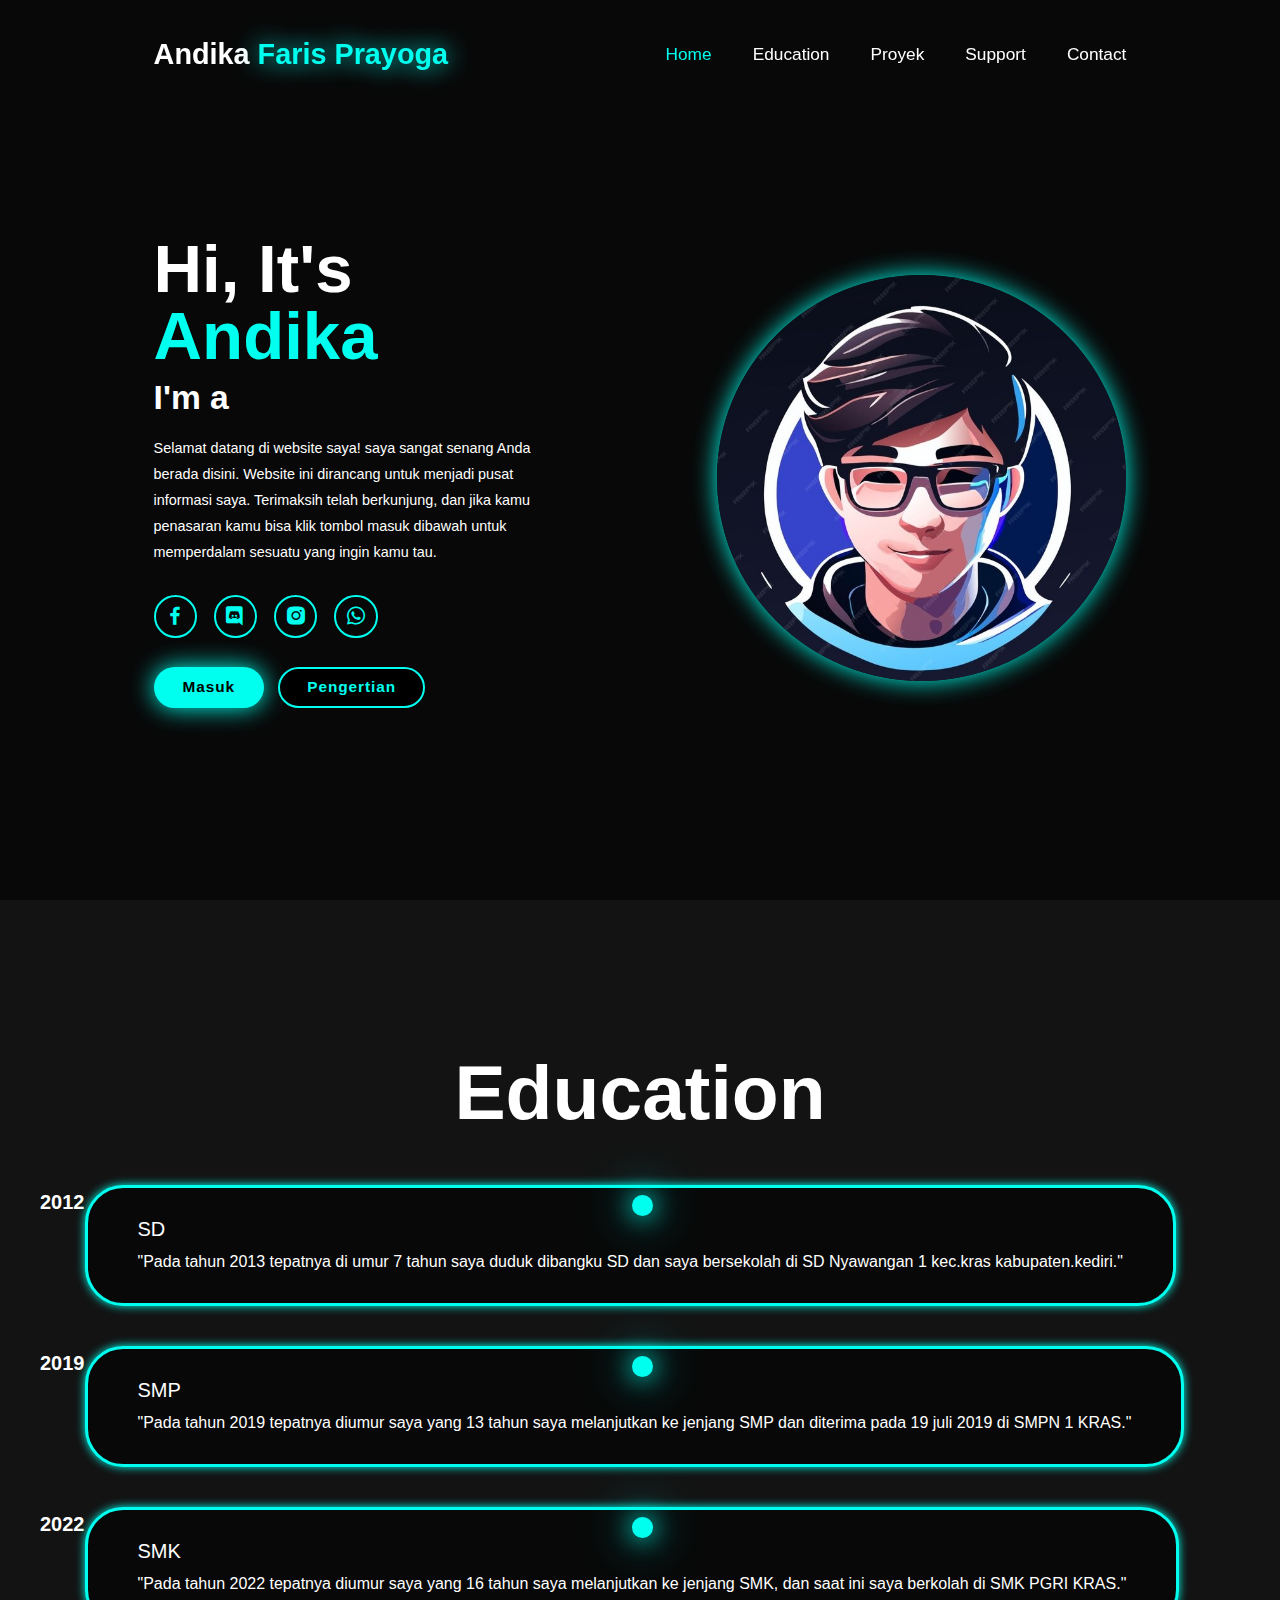
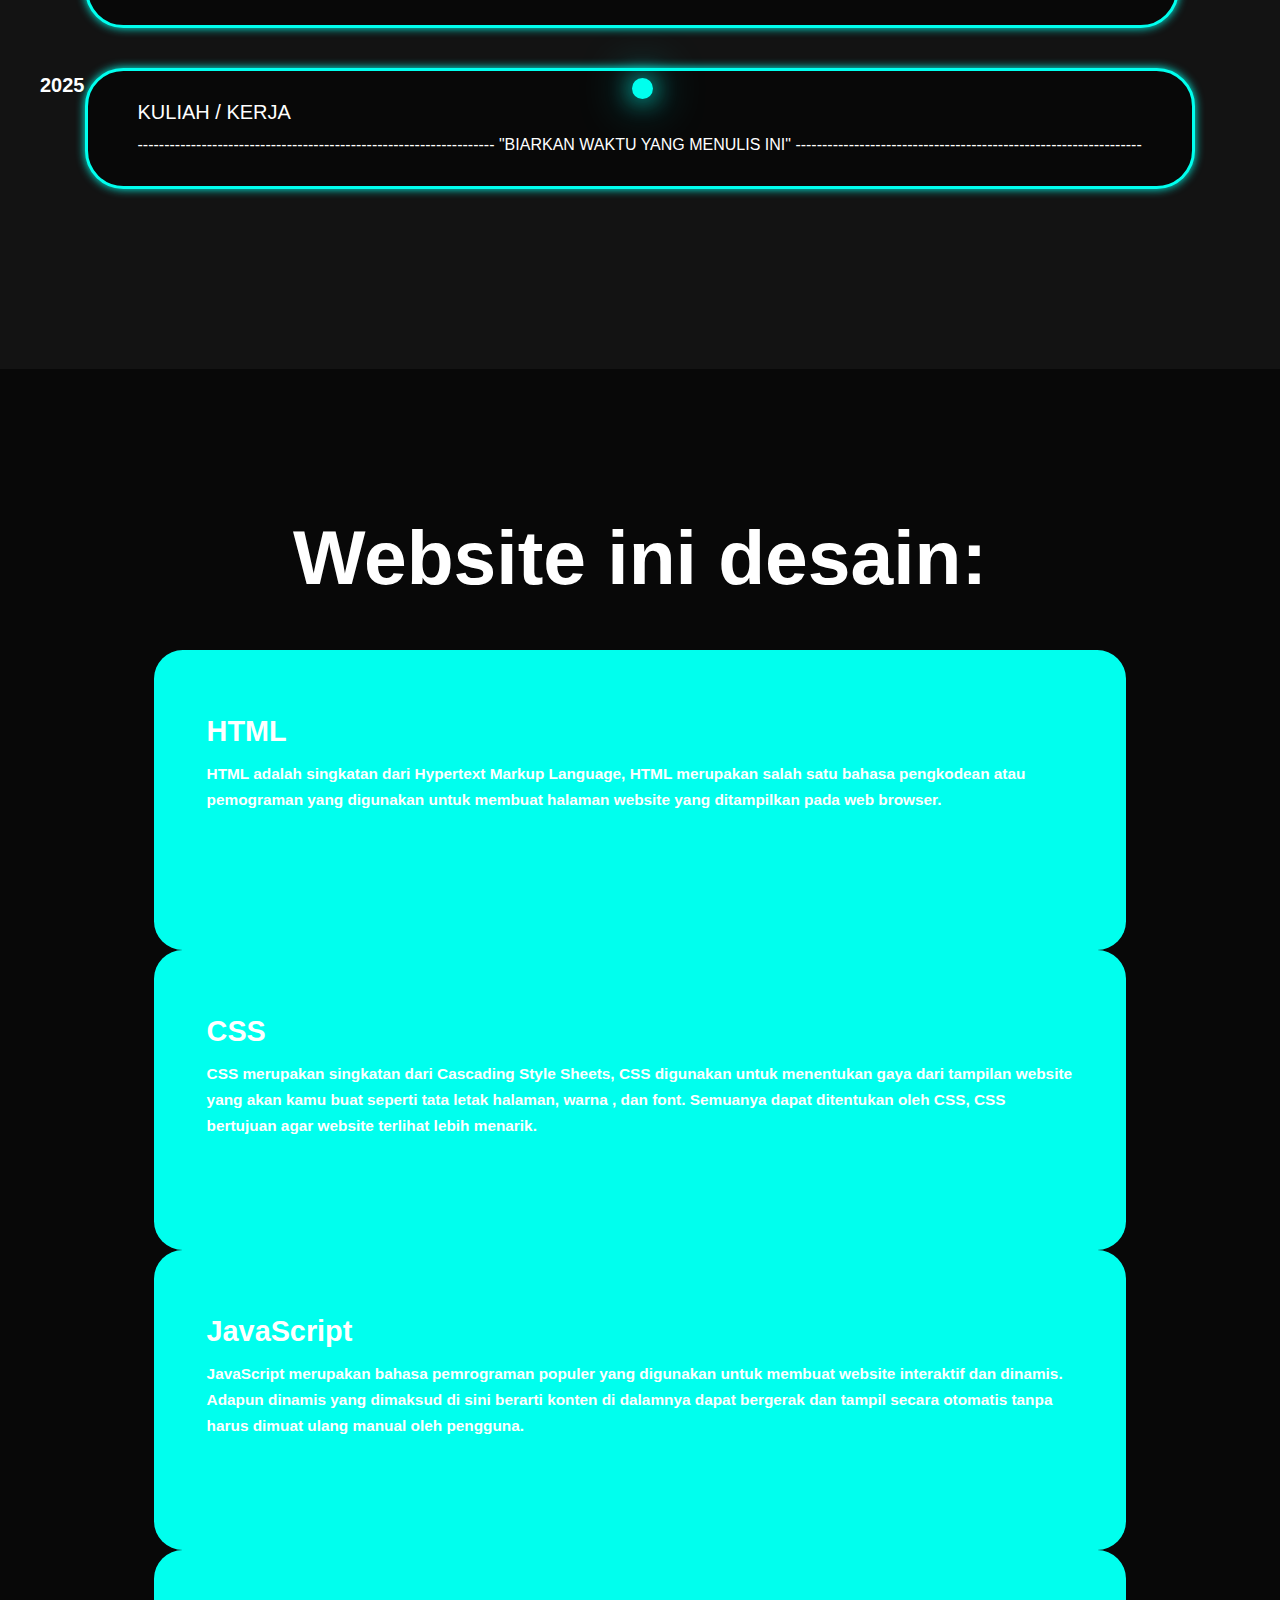
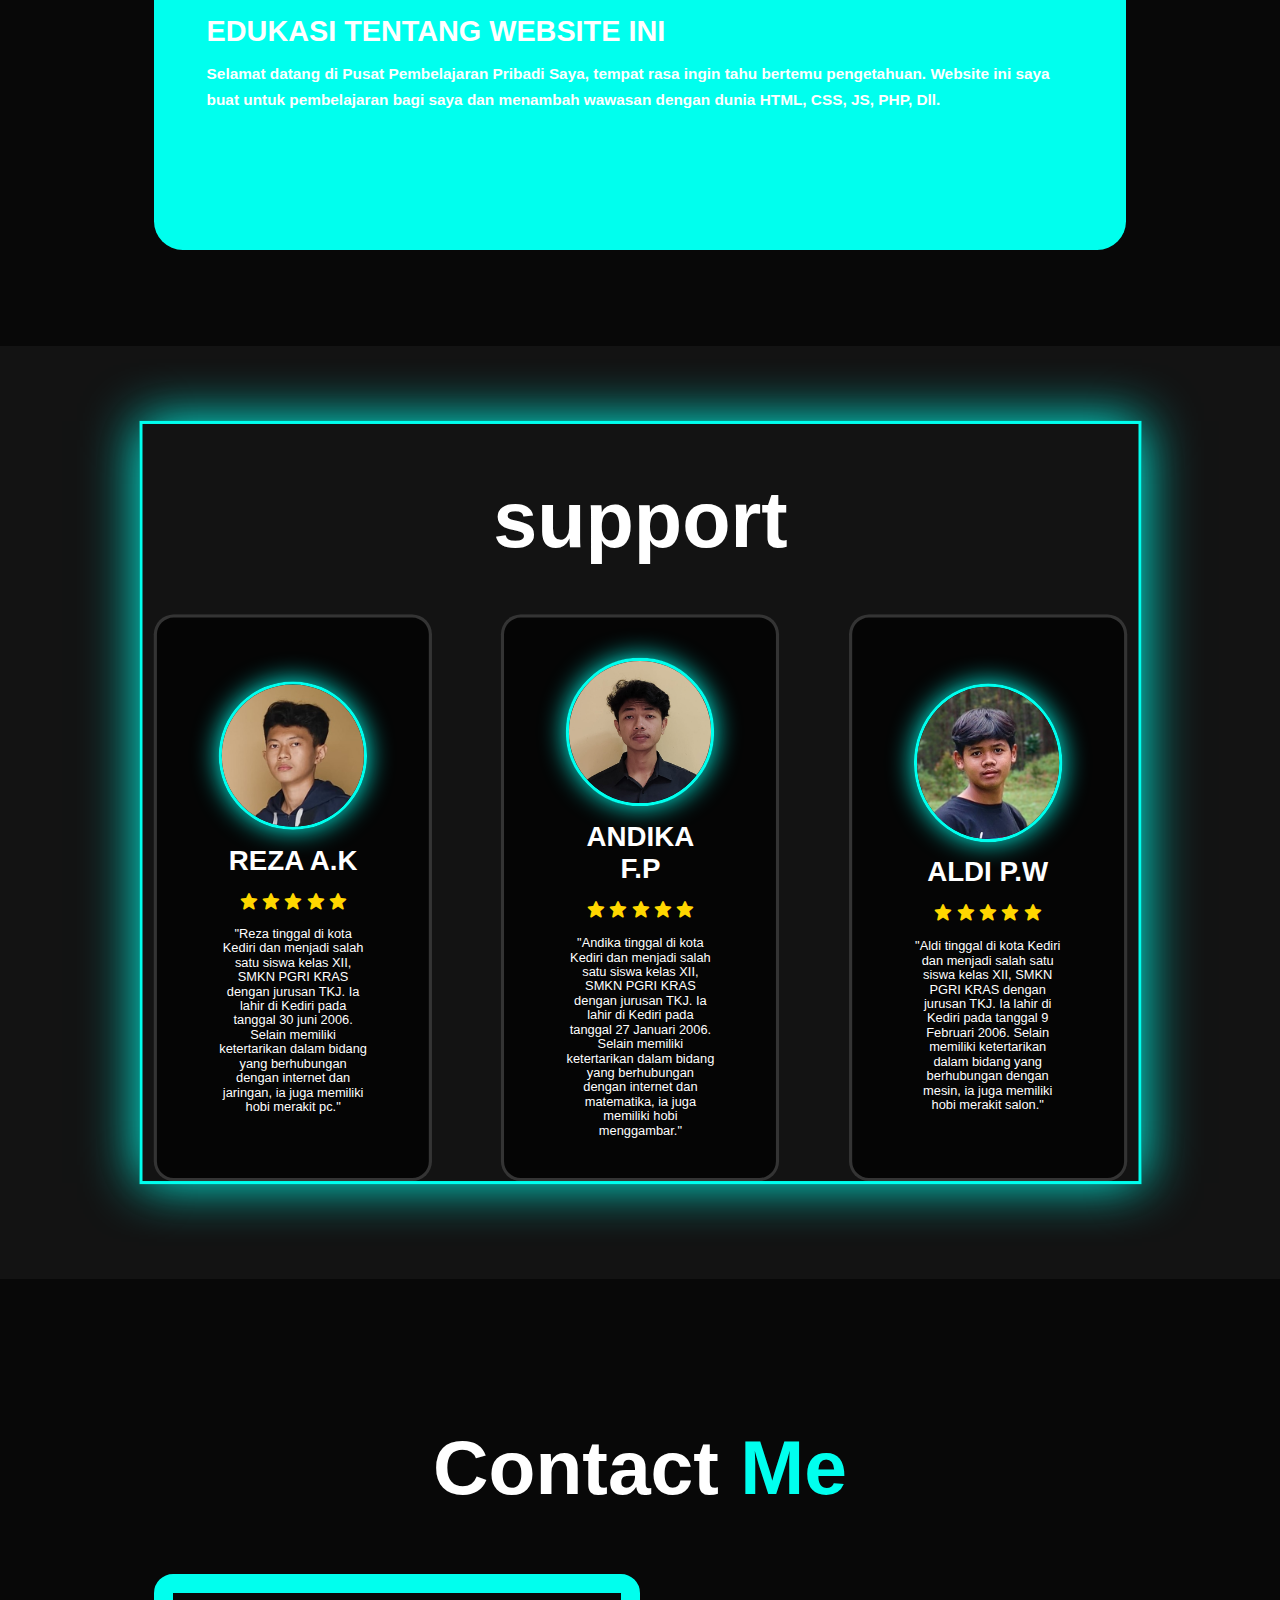
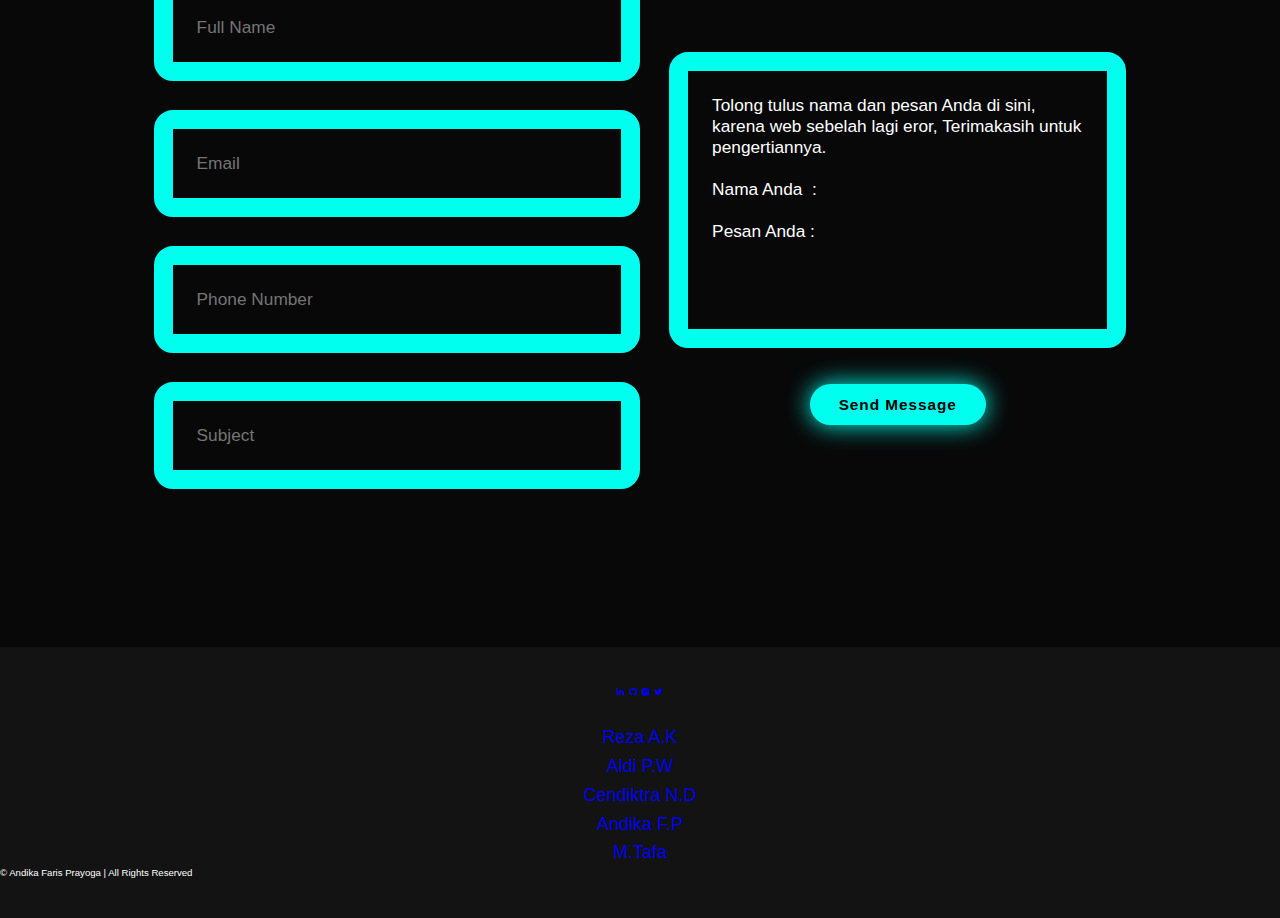
==== commit a4f1d218: "Update index.html" ====
--- a/index.html
+++ b/index.html
@@ -78,7 +78,7 @@
                     <div class="timeline-date">2022</div>
                     <div class="timeline-content">
                         <h3>SMK</h3>
-                        <p>"Pada tahun 2022 tepatnya diumur saya yang 16 tahun saya melanjutkan ke jenjang SMK, dan saat ini saya berkolah di SMKN PGRI KRAS."</p>
+                        <p>"Pada tahun 2022 tepatnya diumur saya yang 16 tahun saya melanjutkan ke jenjang SMK, dan saat ini saya berkolah di SMK PGRI KRAS."</p>
                     </div>
                 
             </div>
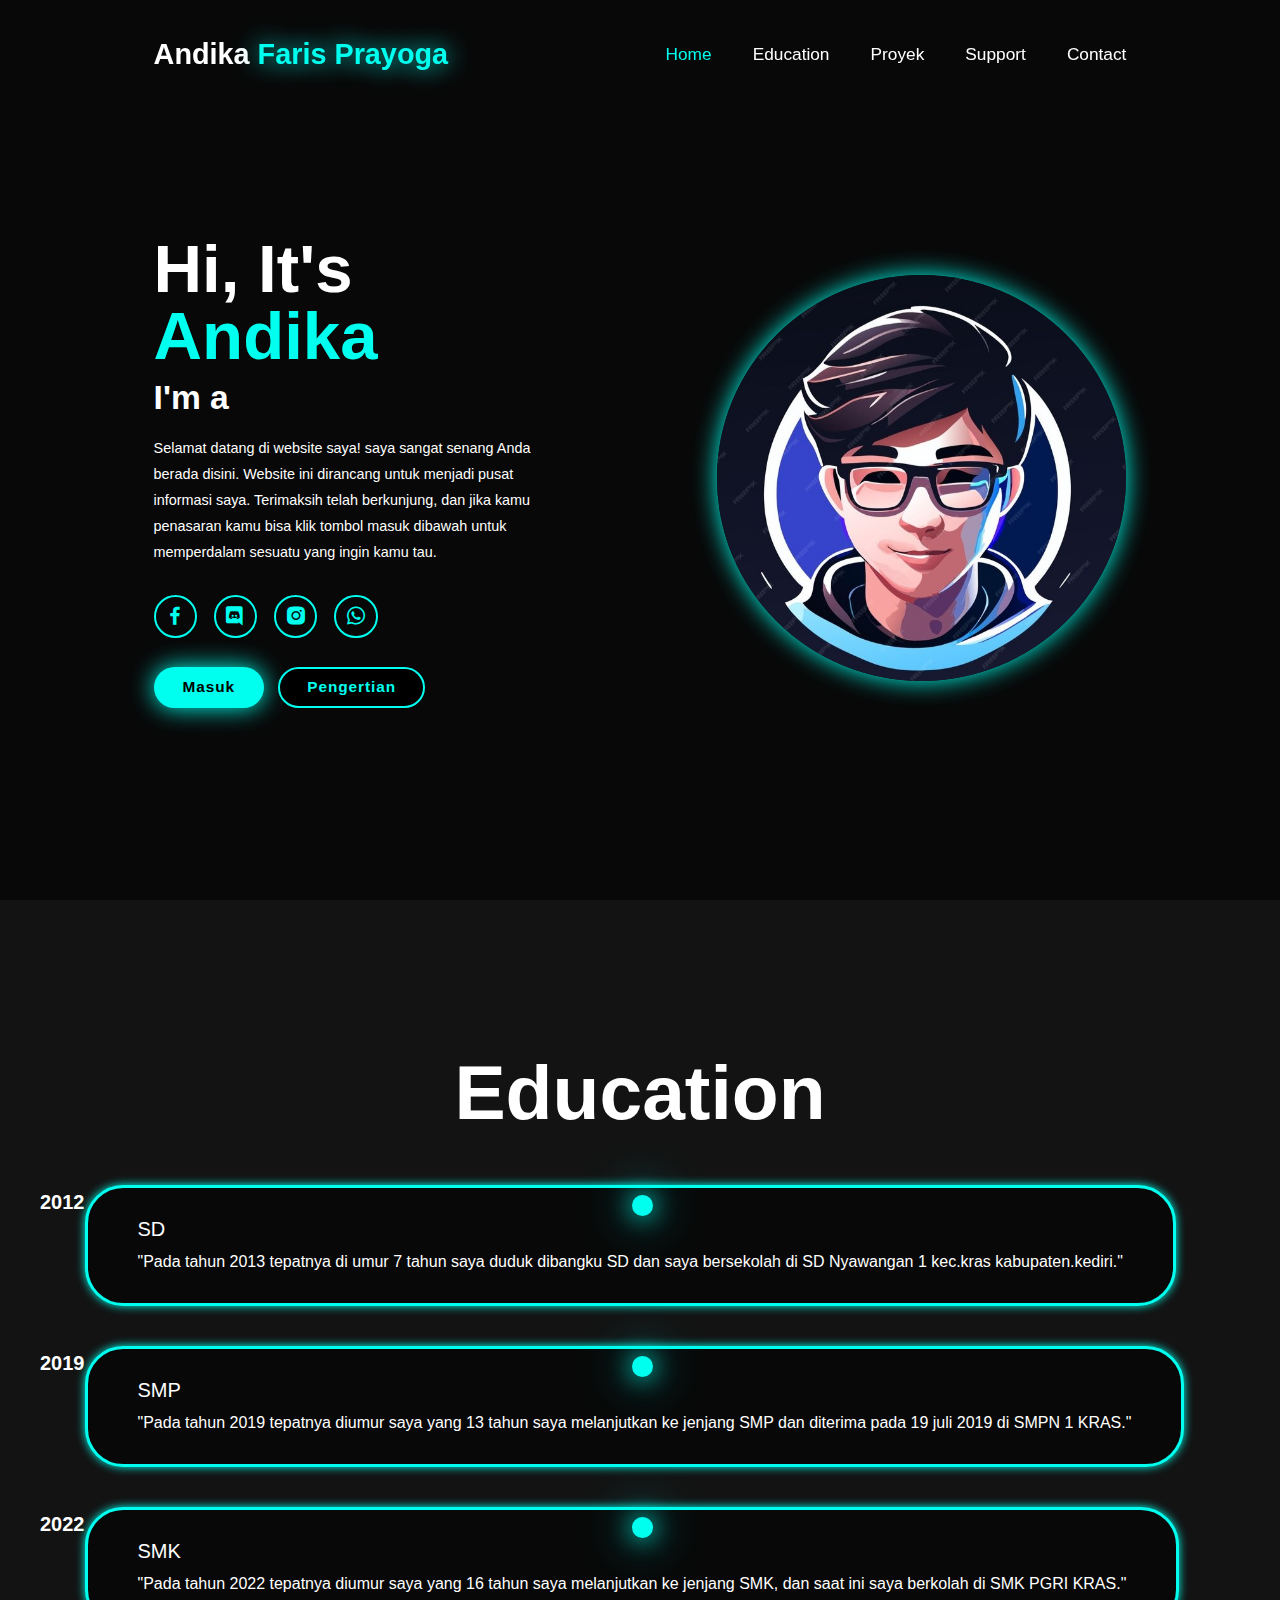
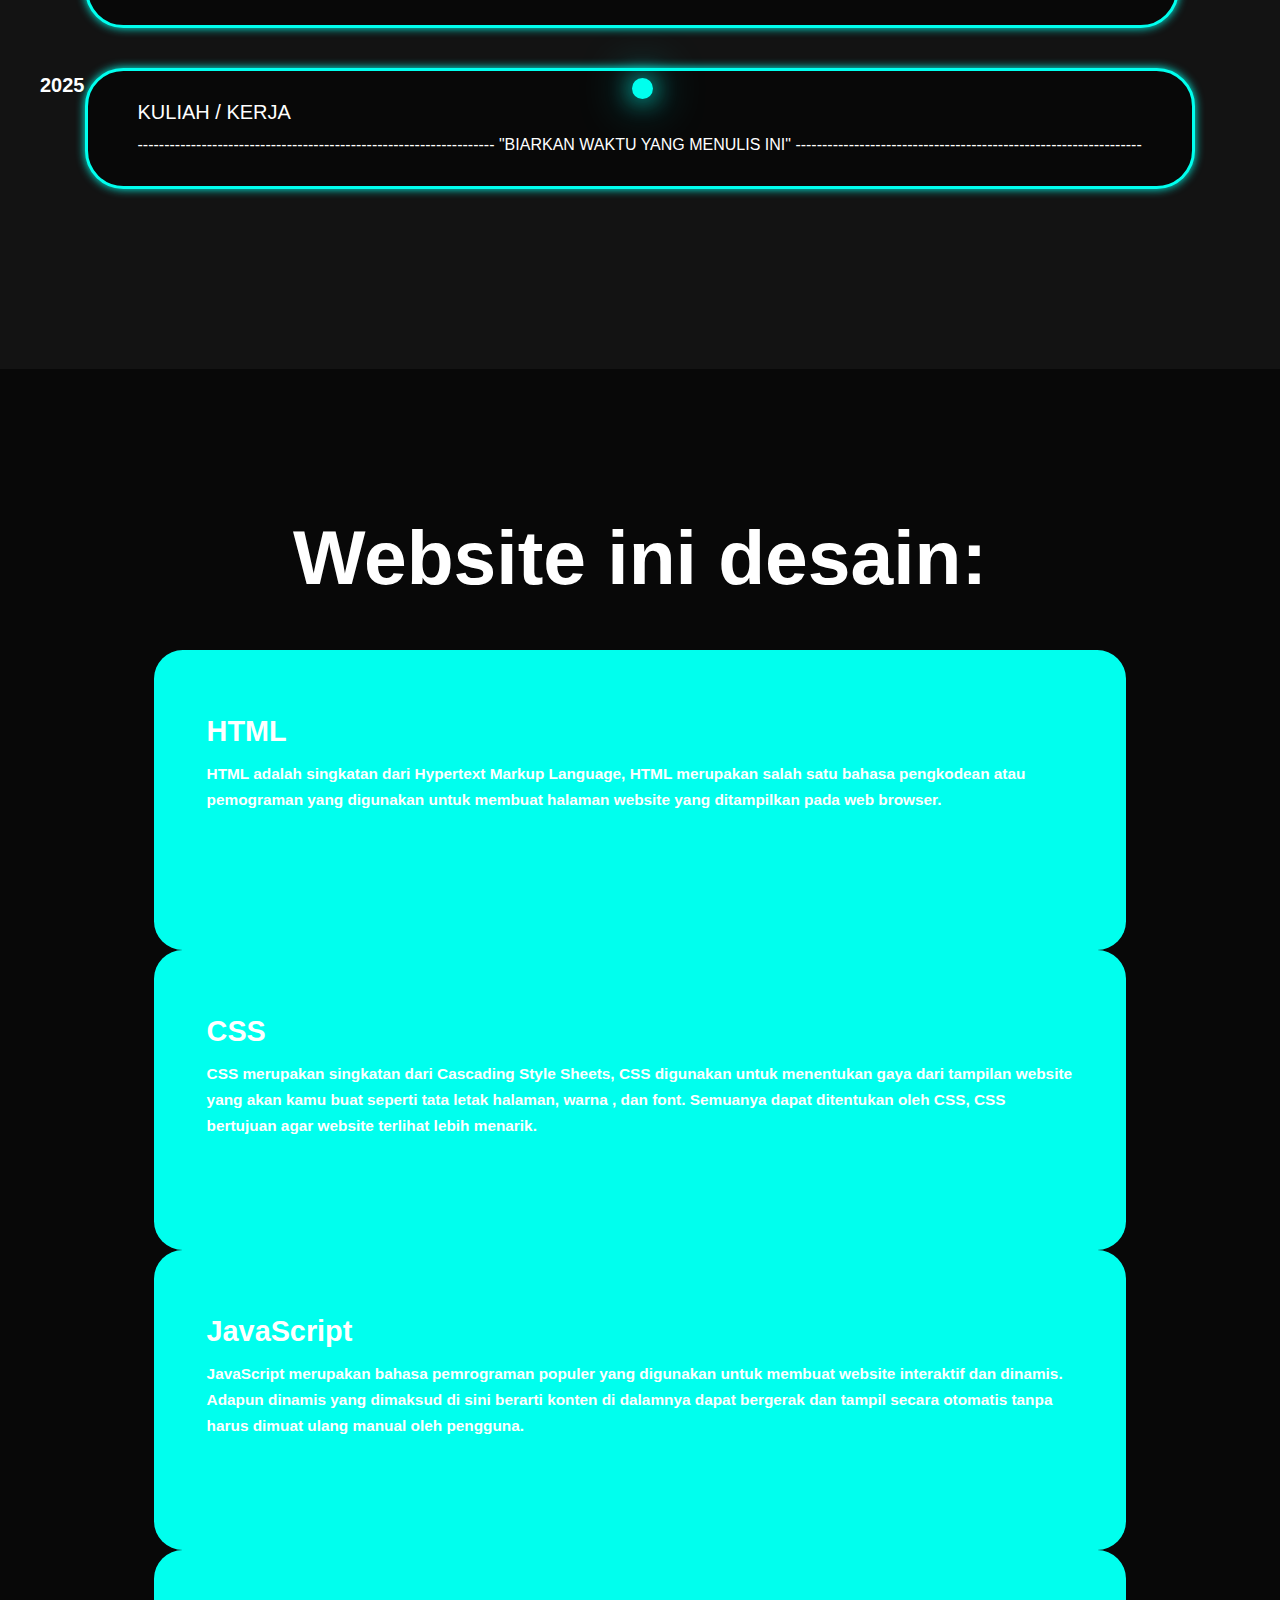
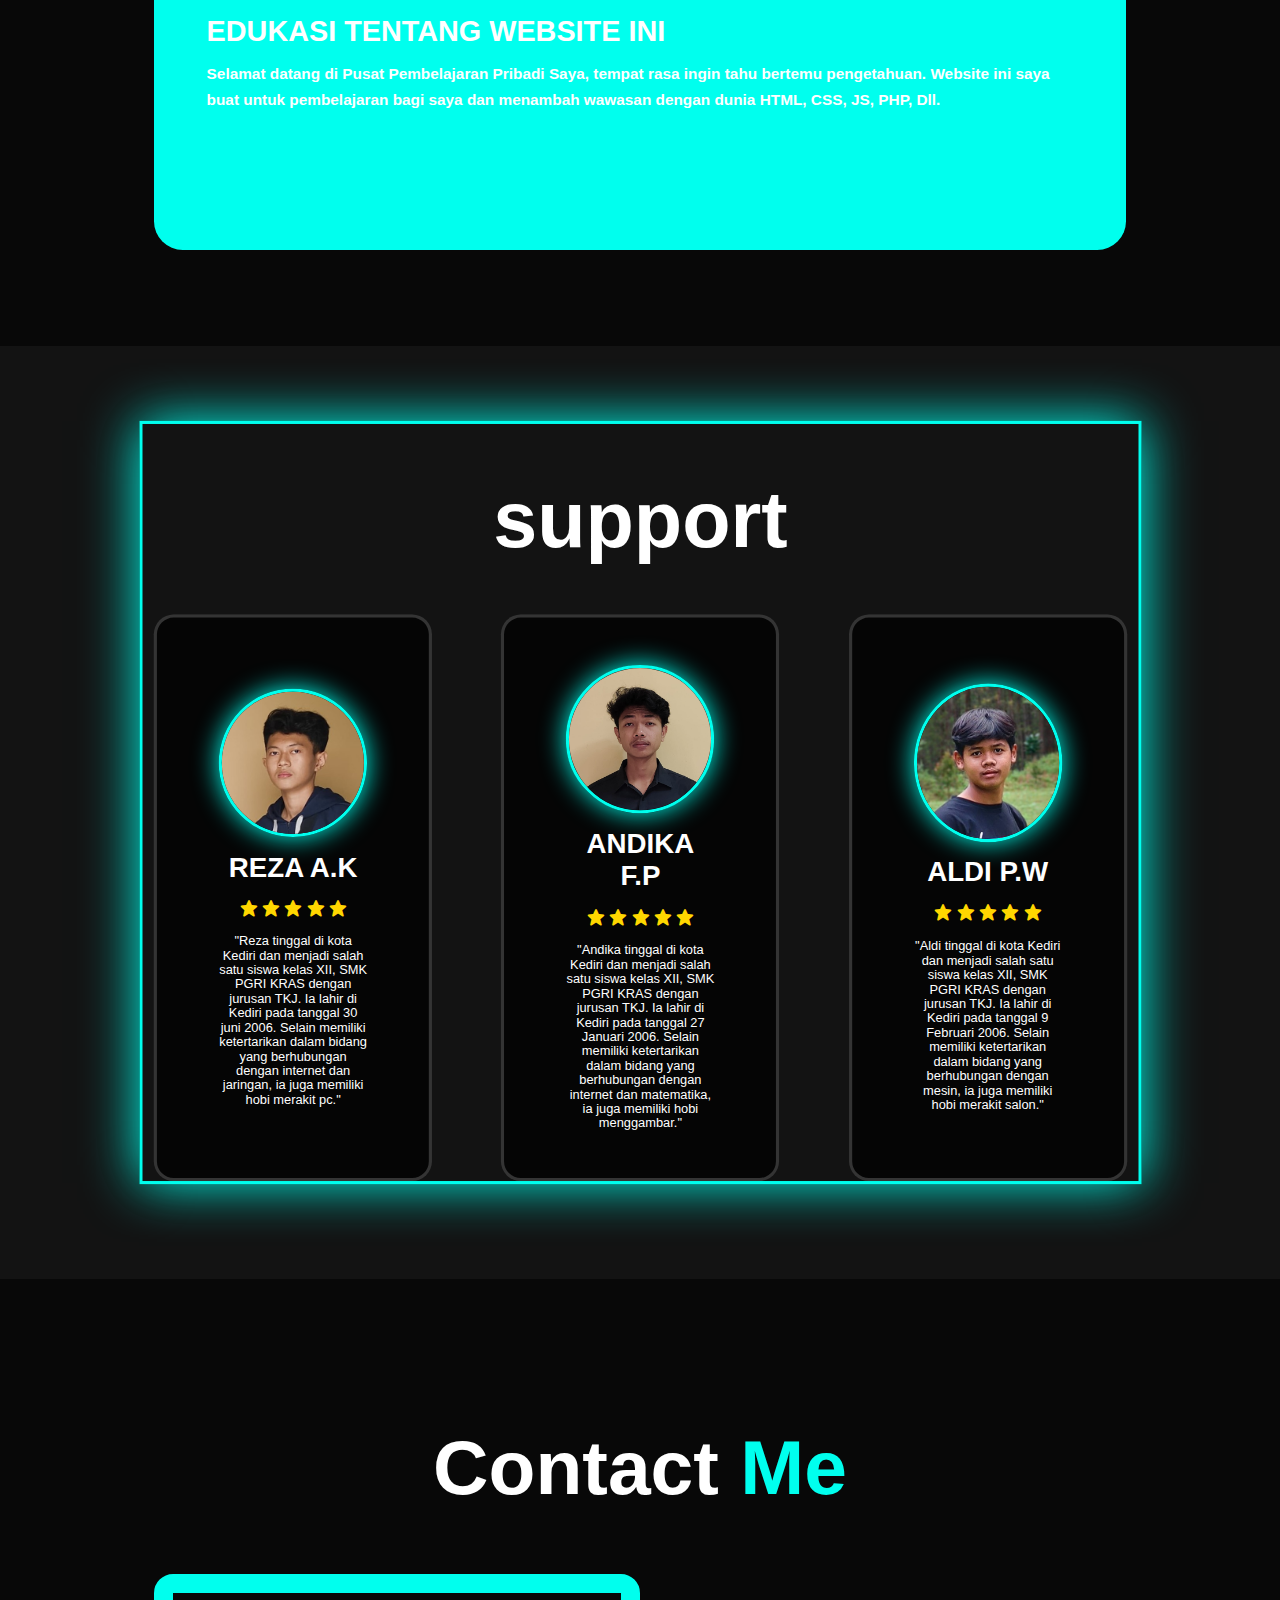
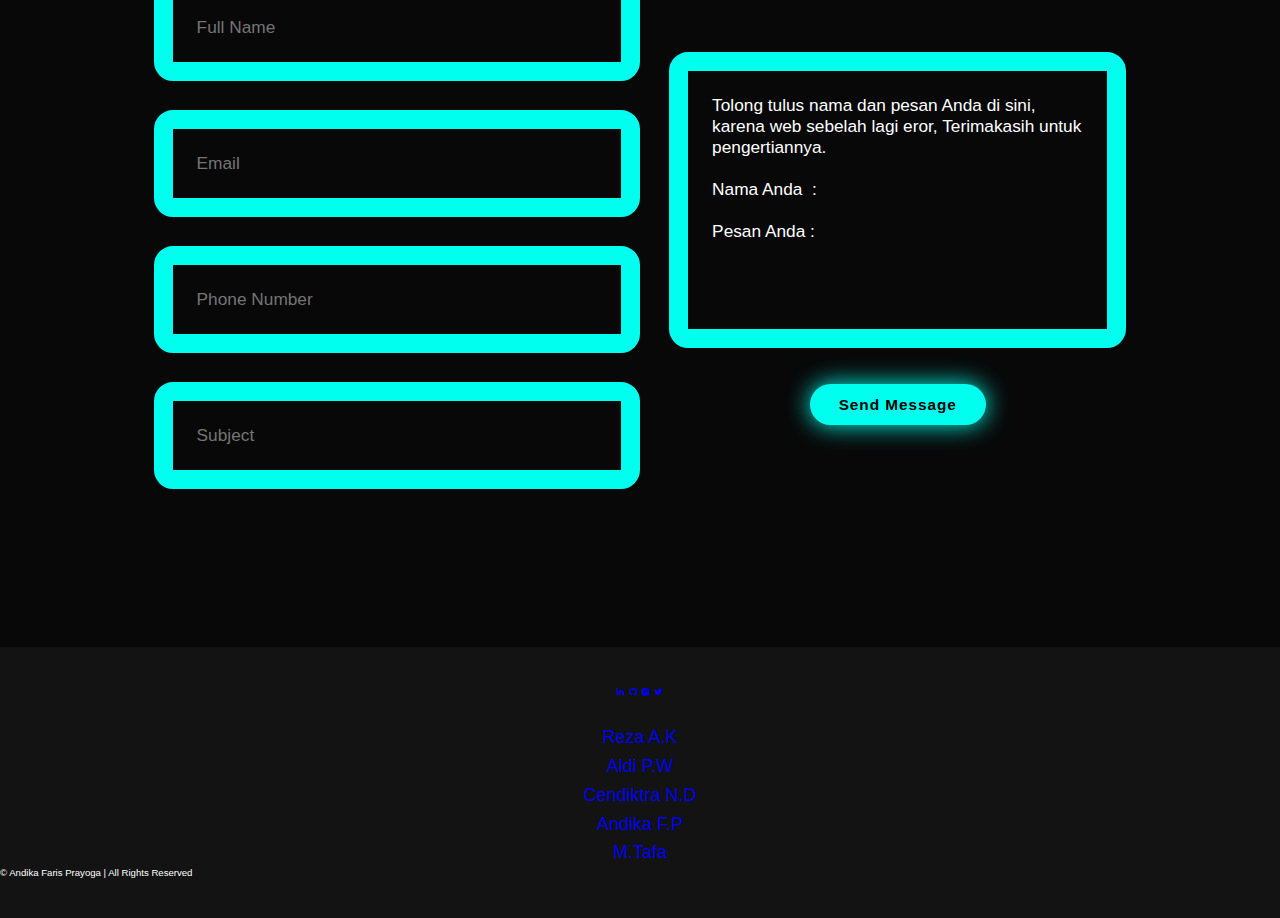
==== commit b8f2259b: "Update index.html" ====
--- a/index.html
+++ b/index.html
@@ -147,7 +147,7 @@
                         <i class='bx bxs-star' id="star"></i>
                         <i class='bx bxs-star' id="star"></i>
                     </div>
-                    <p>"Reza tinggal di kota Kediri dan menjadi salah satu siswa kelas XII, SMKN PGRI KRAS dengan jurusan TKJ. Ia lahir di Kediri pada tanggal 30 juni 2006. Selain memiliki ketertarikan dalam bidang yang berhubungan dengan internet dan jaringan, ia juga memiliki hobi merakit pc."</p>
+                    <p>"Reza tinggal di kota Kediri dan menjadi salah satu siswa kelas XII, SMK PGRI KRAS dengan jurusan TKJ. Ia lahir di Kediri pada tanggal 30 juni 2006. Selain memiliki ketertarikan dalam bidang yang berhubungan dengan internet dan jaringan, ia juga memiliki hobi merakit pc."</p>
                 </div>
 
                 <div class="testimonials-item">
@@ -160,7 +160,7 @@
                         <i class='bx bxs-star' id="star"></i>
                         <i class='bx bxs-star' id="star"></i>
                     </div>
-                    <p>"Andika tinggal di kota Kediri dan menjadi salah satu siswa kelas XII, SMKN PGRI KRAS dengan jurusan TKJ. Ia lahir di Kediri pada tanggal 27 Januari 2006. Selain memiliki ketertarikan dalam bidang yang berhubungan dengan internet dan matematika, ia juga memiliki hobi menggambar."</p>
+                    <p>"Andika tinggal di kota Kediri dan menjadi salah satu siswa kelas XII, SMK PGRI KRAS dengan jurusan TKJ. Ia lahir di Kediri pada tanggal 27 Januari 2006. Selain memiliki ketertarikan dalam bidang yang berhubungan dengan internet dan matematika, ia juga memiliki hobi menggambar."</p>
                 </div>
 
                 <div class="testimonials-item">
@@ -173,7 +173,7 @@
                         <i class='bx bxs-star' id="star"></i>
                         <i class='bx bxs-star' id="star"></i>
                     </div>
-                    <p>"Aldi tinggal di kota Kediri dan menjadi salah satu siswa kelas XII, SMKN PGRI KRAS dengan jurusan TKJ. Ia lahir di Kediri pada tanggal 9 Februari 2006. Selain memiliki ketertarikan dalam bidang yang berhubungan dengan mesin, ia juga memiliki hobi merakit salon."</p>
+                    <p>"Aldi tinggal di kota Kediri dan menjadi salah satu siswa kelas XII, SMK PGRI KRAS dengan jurusan TKJ. Ia lahir di Kediri pada tanggal 9 Februari 2006. Selain memiliki ketertarikan dalam bidang yang berhubungan dengan mesin, ia juga memiliki hobi merakit salon."</p>
                 </div>
             </div>
         </div>
